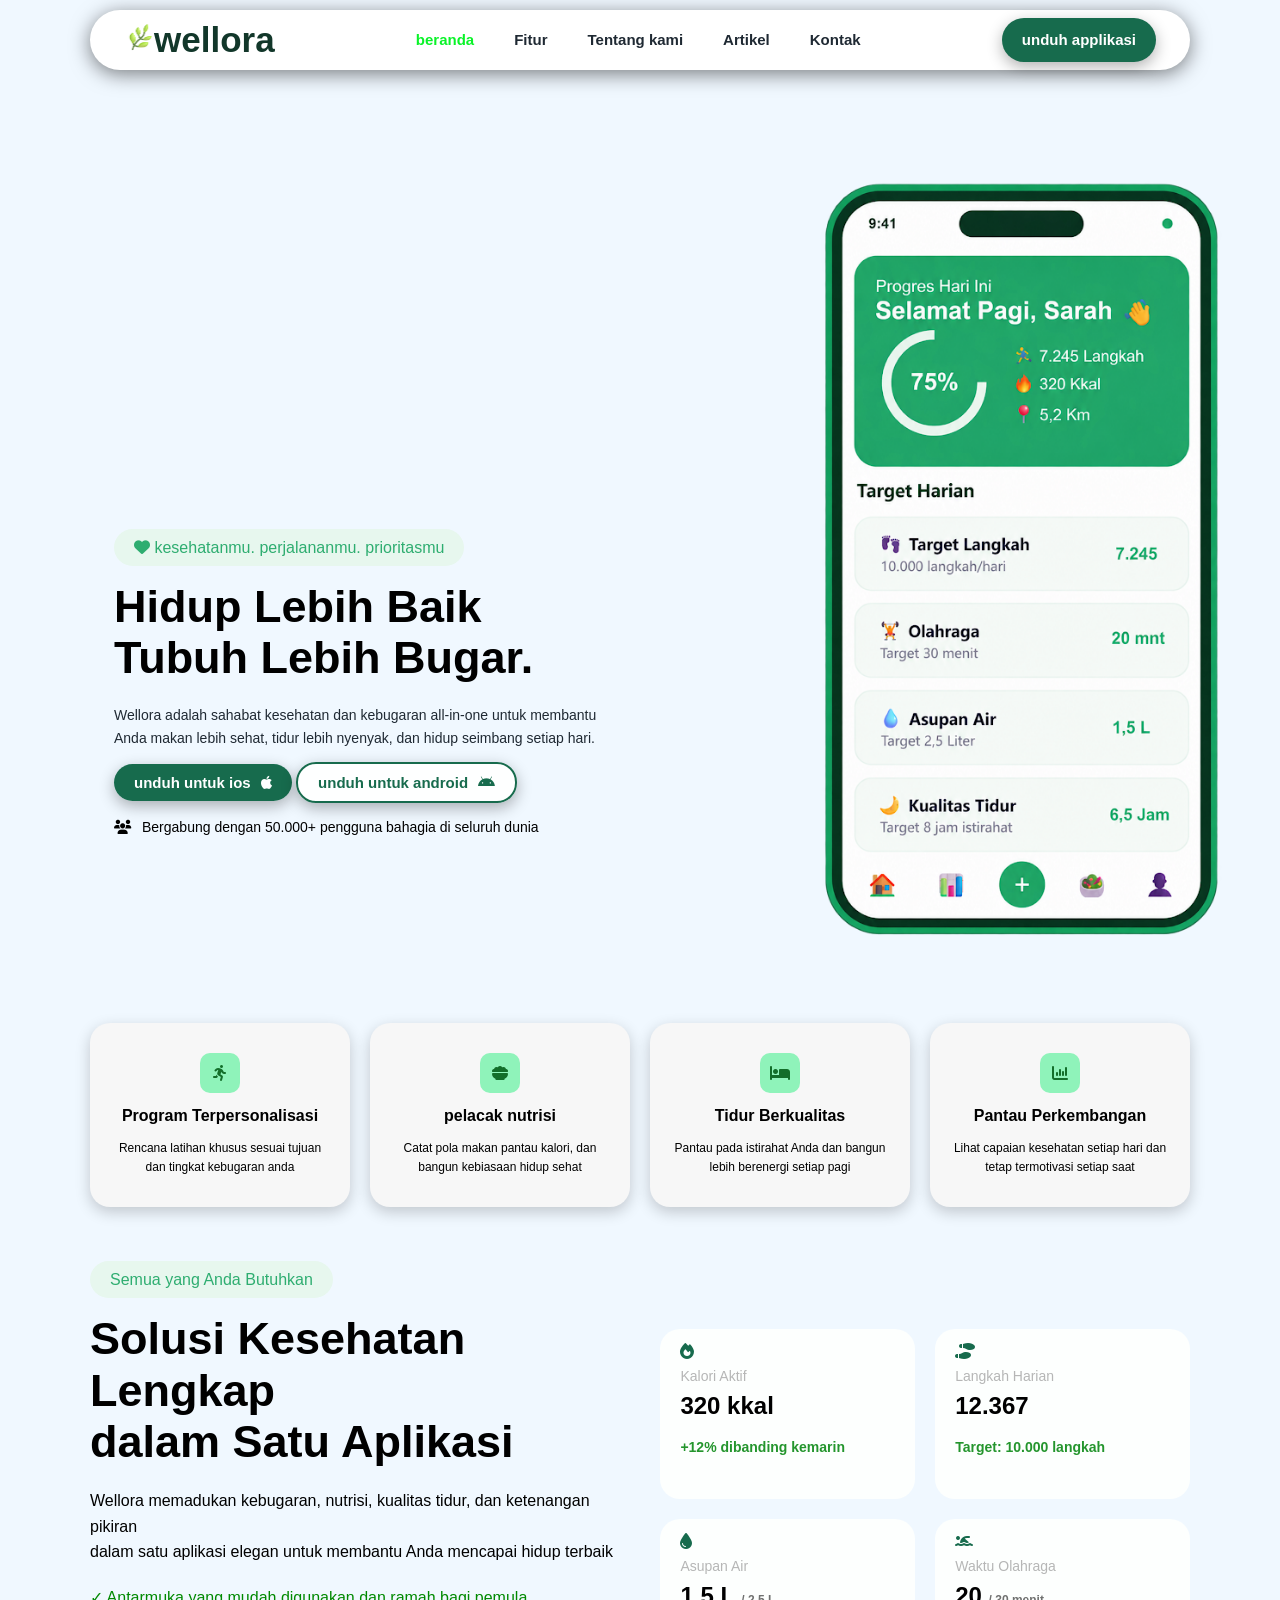
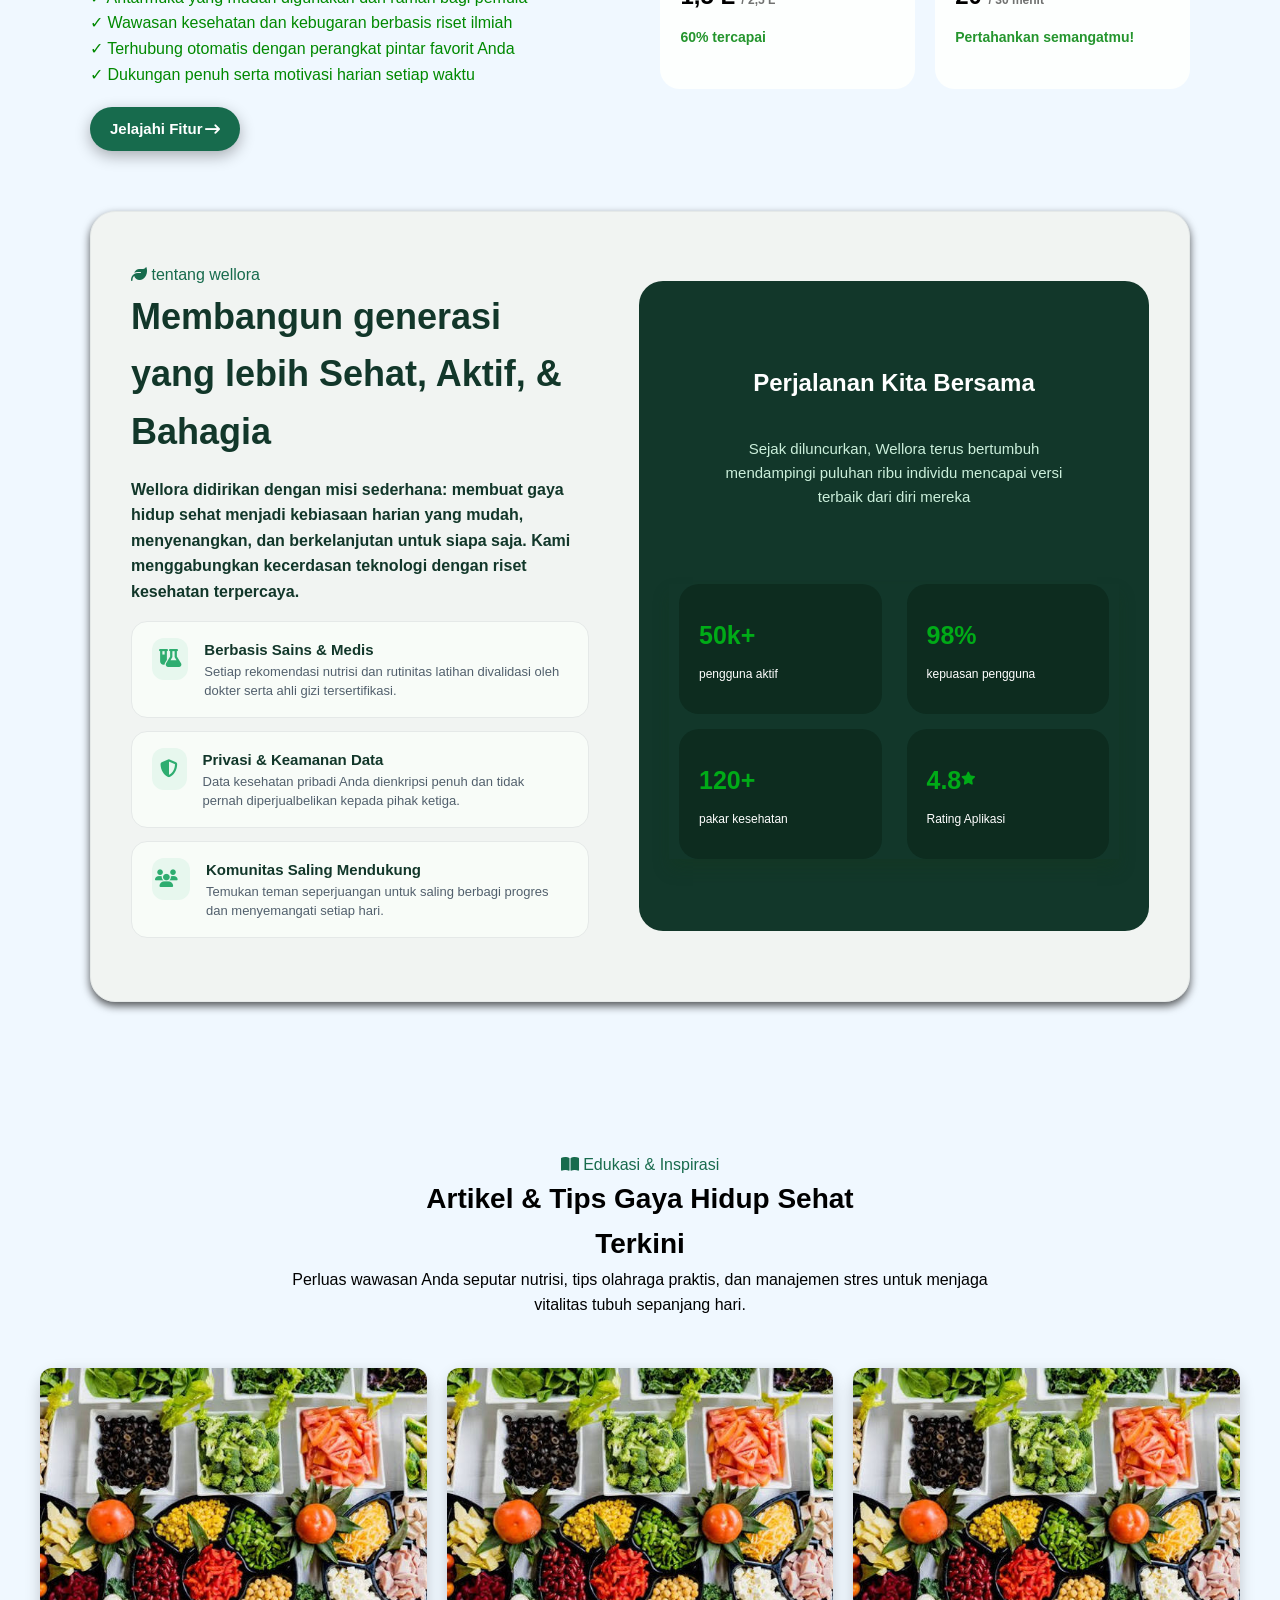
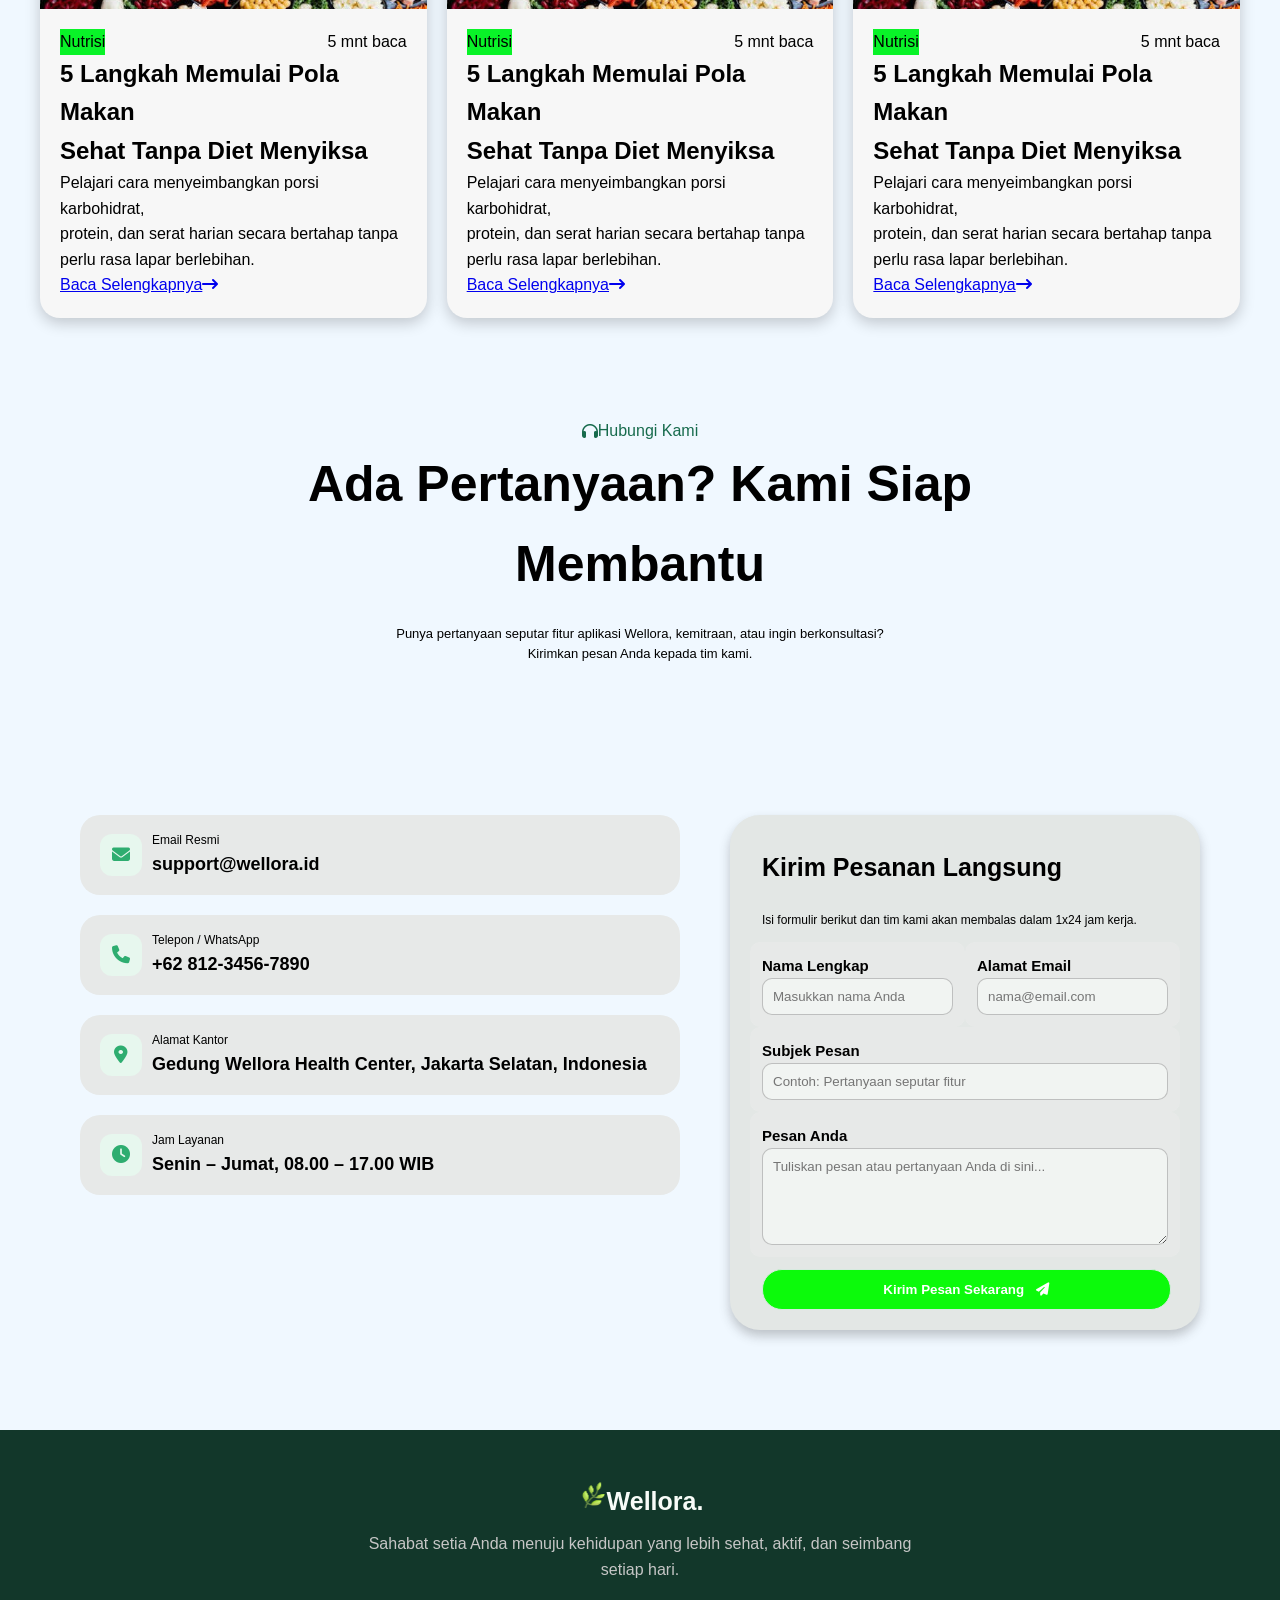
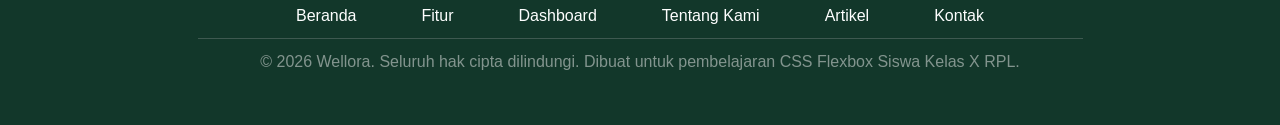
==== index.html @ aa58caae "add" ====
<!DOCTYPE html>
<html lang="en">
<head>
    <meta charset="UTF-8">
    <meta name="viewport" content="width=device-width, initial-scale=1.0">
    <title>wellora</title>
    <link rel="stylesheet" href="style.css">
  <!-- Font Awesome Icon Library -->
    <link rel="stylesheet" href="https://cdnjs.cloudflare.com/ajax/libs/font-awesome/6.7.2/css/all.min.css" />
    <link rel="icon" href="asset/logo wellora.png" type="image">
</head>
<body>
    <div class="align">
    <header>
    <!-- logo -->
<a href="#" class="nav-logo">
<span class="nav-logo-icon">
<img src="asset/logo wellora.png" alt="icon wellora" width="30" height="30">
</span>
wellora
</a> 

    <!-- menu -->
<nav class="nav-menu">
<a href="#hero" class="nav-item active"> beranda </a>
<a href="#middle" class="nav-item"> Fitur </a>
<a href="#tentang" class="nav-item"> Tentang kami </a>
<a href="#edu" class="nav-item"> Artikel </a>
<a href="#..." class="nav-item"> Kontak </a>
</nav>
<!-- tombol -->
<div class="nav-button">
    <a href="testpage.html" class="button-unduh"> unduh applikasi </a>
</div>
    </header>
 
    <!-- hero -->
<section class="hero" id="hero">
    <div class="hero-content">
        <span class="badge-hero">
       <i class="fa-solid fa-heart"></i>
kesehatanmu. perjalananmu. prioritasmu
       </span>

       <h1 class="text">
        Hidup Lebih Baik<br> Tubuh Lebih Bugar.
       </h1>

       <p class="hero-description">
           Wellora adalah sahabat kesehatan dan kebugaran all-in-one untuk membantu<br> Anda makan lebih sehat, tidur
lebih nyenyak, dan hidup seimbang setiap hari.
</p>

<div class="button-hero">
<a href="#" class="ios"> unduh untuk ios<i class="fa-brands fa-apple"></i></a>
<a href="#" class="android"> unduh untuk android<i class="fa-brands fa-android"></i></a>
    </div>
    <div class="tagline">
        <i class="fa-solid fa-users"></i>Bergabung dengan 50.000+ pengguna bahagia di seluruh dunia 
    </div>
    </div>
    <div class="hero-image">
        <img src="asset/mobile.png" alt="Hero Image" class="gambar">
    </div>
</section>
<div class="container">
     
    <div class="item">
        <span class="running"><i class="fa-solid fa-person-running"></i></span>
        <h3 class="bisa">Program Terpersonalisasi</h3>
        <p class="ahh">Rencana latihan khusus sesuai tujuan dan tingkat kebugaran anda</p>
    </div>
        <div class="item">
        <span class="running"><i class="fa-solid fa-bowl-food"></i></span>
        <h3 class="bisa">pelacak nutrisi</h3>
        <p class="ahh">Catat pola makan pantau kalori, dan bangun kebiasaan hidup sehat</p>
    </div>

        <div class="item">
        <span class="running"><i class="fa-solid fa-bed     "></i></span>
        <h3 class="bisa">Tidur Berkualitas</h3>
        <p class="ahh">Pantau pada istirahat Anda dan bangun lebih berenergi setiap pagi</p>
    </div>

        <div class="item">
        <span class="running"><i class="fa-solid fa-chart-column"></i></span>
        <h3 class="bisa">Pantau Perkembangan</h3>
        <p class="ahh">Lihat capaian kesehatan setiap hari dan tetap termotivasi setiap saat</p>
    </div>

</div>
<section class="middle" id="middle">
<div class="part">
    <span class="badge-new">
        Semua yang Anda Butuhkan
    </span>
    <h1 class="te">Solusi Kesehatan Lengkap<br> dalam Satu Aplikasi</h1>
    <p class="ye">Wellora memadukan kebugaran, nutrisi, kualitas tidur, dan ketenangan pikiran<br> dalam satu aplikasi elegan untuk membantu Anda mencapai hidup terbaik</p>
    <p class="fe">✓ Antarmuka yang mudah digunakan dan ramah bagi pemula<br>

✓ Wawasan kesehatan dan kebugaran berbasis riset ilmiah<br>

✓ Terhubung otomatis dengan perangkat pintar favorit Anda<br>

✓ Dukungan penuh serta motivasi harian setiap waktu<br></p>
<div class="button">
       <a href="#" class="button-features"> Jelajahi Fitur <i class="fa-solid fa-arrow-right-long"></i></a>
    </div>
</div>
<div class="dih">
<div class="uno">
    <div class="siento">
<span class="v"><i class="fa-solid fa-fire"></i></span>
<p class="value-text">Kalori Aktif</p>
<h2 class="value-text2">320 kkal</h2>
<p class="value-text3">+12% dibanding kemarin</p>
    </div>

 <div class="siento">
<span class="v"><i class="fa-solid fa-shoe-prints"></i></span>
<p class="value-text">Langkah Harian</p>
<h2 class="value-text2">12.367</h2>
<p class="value-text3">Target: 10.000 langkah</p>
    </div>
    
     <div class="siento">
<span class="v"><i class="fa-solid fa-droplet"></i></span>
<p class="value-text">Asupan Air</p>
<h2 class="value-text2">1,5 L <span class="small">/ 2,5 L</span></h2>
<p class="value-text3">60% tercapai</p>
    </div>

     <div class="siento">
<span class="v"><i class="fa-solid fa-swimmer"></i></span>
<p class="value-text">Waktu Olahraga</p>
<h2 class="value-text2">20 <span class="small"> / 30 menit</span></h2>
<p class="value-text3">Pertahankan semangatmu!</p>
    </div>

</div>


    </div>
</section>


    <section class="tentang" id="tentang">
        <div class="about-kiri">
            <span class="about-badge">
<i class="fa-solid fa-leaf"></i>
        tentang wellora
        
        <h2 class="about-title">Membangun generasi yang lebih Sehat, Aktif, & Bahagia</h2>
        <p class="about-desc">Wellora didirikan dengan misi sederhana: membuat gaya hidup sehat menjadi kebiasaan harian yang mudah, menyenangkan, dan berkelanjutan untuk siapa saja. Kami menggabungkan kecerdasan teknologi dengan riset kesehatan terpercaya. 
</p>
<div class="about-values">
    <div class="value-item">
     <div class="value-icon">  <i class="fa-solid fa-flask-vial"></i>
     </div> <div class="value-text">
      <div class="value-title"> Berbasis Sains & Medis</div>
<div class="value-desc">Setiap rekomendasi nutrisi dan rutinitas latihan divalidasi oleh dokter serta ahli gizi tersertifikasi.
</div>
     </div>
     </div>
    <div class="value-item">
     <div class="value-icon">  <i class="fa-solid fa-shield-halved"></i>
     </div> <div class="value-text">
       <div class="value-title"> Privasi & Keamanan Data</div>
<div class="value-desc">Data kesehatan pribadi Anda dienkripsi penuh dan tidak pernah diperjualbelikan kepada pihak ketiga.
</div>
     </div>
</div>
    
    <div class="value-item">
     <div class="value-icon">  <i class="fa-solid fa-users"></i>
     </div> <div class="value-text">
          <div class="value-title">Komunitas Saling Mendukung</div>
<div class="value-desc">Temukan teman seperjuangan untuk saling berbagi progres dan menyemangati setiap hari.
</div>
     </div>
    </div>
    
 </div>
        </div>
        <div class="about-kanan">
            <div class="box-about-kanan">
                <h2 class="tittle-about-kanan">Perjalanan Kita Bersama</h2>
                <p class="text-about-kanan">Sejak diluncurkan, Wellora terus bertumbuh<br> mendampingi puluhan ribu individu mencapai versi<br> terbaik dari diri mereka

                </p>
                 <div class="about-box">
 <div class="card-item">
   <div class="la">50k+</div>
   <div class="text-card">pengguna aktif</div>
</div>
<div class="card-item">
   <div class="la"> 98%</div>
    <div class="text-card">kepuasan pengguna</div>
</div>
<div class="card-item">
   <div class="la"> 120+</div>
   <div class="text-card"> pakar kesehatan</div>
</div>
<div class="card-item">
  <div class="la"> 4.8<p class="wa"><i class="fa-solid fa-star"></i></p></div>
   <div class="text-card"> Rating Aplikasi</div>
</div>
    </div>
            </div>
    

        </div>                                              
    </section>
    <section class="edukasi" id="edu">
        <div class="edu-text">
            <span class="badge-tentang">
              <i class="fa-solid fa-book-open"></i>
                Edukasi & Inspirasi
            </span>
            <h2 class="ten-head">Artikel & Tips Gaya Hidup Sehat<br> Terkini</h2>
            <p class="ten-para">Perluas wawasan Anda seputar nutrisi, tips olahraga praktis, dan manajemen stres untuk menjaga <br>vitalitas tubuh sepanjang hari.</p>
        </div>
<div class="all-draf">

        <div class="edu-draf">
        <img src="asset/salad.png" class="salad">
        <div class="all-praf">
        <div class="praf-ab">
        <div class="praf-a">Nutrisi</div>
        <div class="praf-b">5 mnt baca</div>
        </div>
        <h2 class="loh">5 Langkah Memulai Pola Makan<br> Sehat Tanpa Diet Menyiksa</h2>
        <p class="loj">Pelajari cara menyeimbangkan porsi karbohidrat,<br> protein, dan serat harian secara bertahap tanpa<br> perlu rasa lapar berlebihan.</p>
        <a href="#">Baca Selengkapnya<i class="fa-solid fa-arrow-right-long"></i></a>
        </div>
        </div>

        <div class="edu-draf">
        <img src="asset/salad.png" class="salad">
        <div class="all-praf">
        <div class="praf-ab">
        <div class="praf-a">Nutrisi</div>
        <div class="praf-b">5 mnt baca</div>
        </div>
        <h2 class="loh">5 Langkah Memulai Pola Makan<br> Sehat Tanpa Diet Menyiksa</h2>
        <p class="loj">Pelajari cara menyeimbangkan porsi karbohidrat,<br> protein, dan serat harian secara bertahap tanpa<br> perlu rasa lapar berlebihan.</p>
        <a href="#">Baca Selengkapnya<i class="fa-solid fa-arrow-right-long"></i></a>
        </div>
        </div>

        <div class="edu-draf">
        <img src="asset/salad.png" class="salad">
        <div class="all-praf">
        <div class="praf-ab">
        <div class="praf-a">Nutrisi</div>
        <div class="praf-b">5 mnt baca</div>
        </div>
        <h2 class="loh">5 Langkah Memulai Pola Makan<br> Sehat Tanpa Diet Menyiksa</h2>
        <p class="loj">Pelajari cara menyeimbangkan porsi karbohidrat,<br> protein, dan serat harian secara bertahap tanpa<br> perlu rasa lapar berlebihan.</p>
        <a href="#">Baca Selengkapnya<i class="fa-solid fa-arrow-right-long"></i></a>
        </div>
        </div>
</div>



</div>
    </section>
    <section class="hubungi" id="...">
     <div class="pa">  <div class="qa"><span class="badge-edu">
<i class="fa-solid fa-headphones"></i>Hubungi Kami
        </span>
        <h1 class="h-edu">Ada Pertanyaan? Kami Siap<br> Membantu</h1>
        <p class="desc-edu">Punya pertanyaan seputar fitur aplikasi Wellora, kemitraan, atau ingin berkonsultasi?<br> Kirimkan pesan Anda kepada tim kami.</p></div>
       <div class="all">   <div class="edu-kiri">
        <div class="edu-flexs">
            <span class="edu-log"><i class="fa-solid fa-envelope"></i></span>
           <div class="pal"> <p class="edu-pa">Email Resmi</p>
            <div class="edu-info">support@wellora.id</div></div></div>

          <div class="edu-flexs">
            <span class="edu-log"><i class="fa-solid fa-phone"></i></span>
           <div class="pal"> <p class="edu-pa">Telepon / WhatsApp</p>
            <div class="edu-info">+62 812-3456-7890</div></div></div>

            <div class="edu-flexs">
            <span class="edu-log"><i class="fa-solid fa-location-dot"></i></i></span>
           <div class="pal"> <p class="edu-pa">Alamat Kantor</p>
            <div class="edu-info">Gedung Wellora Health Center, Jakarta Selatan, Indonesia</div></div></div>

            <div class="edu-flexs">
            <span class="edu-log"><i class="fa-etch fa-solid fa-clock"></i></span>
           <div class="pal"> <p class="edu-pa">Jam Layanan</p>
            <div class="edu-info">Senin – Jumat, 08.00 – 17.00 WIB</div></div></div>


    
        </div>
        <div class="edu-kanan">
            <div class="pesanan">
                <form class="form" action="#" method="post">
                    <h2 class="form-head">Kirim Pesanan Langsung</h2>
                    <p class="form-title">Isi formulir berikut dan tim kami akan membalas dalam 1x24 jam kerja.</p>
                    <div class="isi">
                         <div class="field">
                        <label for="nama">Nama Lengkap</label>
                        <input type="text" id="nama" name="nama" placeholder="Masukkan nama Anda" required>
                        </div>
                           <div class="field">
                         <label for="email">Alamat Email</label>
                        <input type="email" id="email" name="email" placeholder="nama@email.com" required>
                        </div>
                        </div>

                        <div class="field">
                        <label for="subjek">Subjek Pesan</label>
                        <input type="text" id="subjek" name="subjek" placeholder="Contoh: Pertanyaan seputar fitur" required>
                        </div>

                       <div class="field">
                        <label for="pesan">Pesan Anda</label>
                        <textarea id="pesan" name="pesan" rows="5" placeholder="Tuliskan pesan atau pertanyaan Anda di sini..." required></textarea>
                    </div>
                    <button class="nak">Kirim Pesan Sekarang<i class="fa-sharp fa-solid fa-paper-plane"></i></button>
                        </div>
                </form>
        </div>
        </div></div>
    </section>
    <section class="footer" id="foot">
         <div class="lol2"> <img src="asset/logo wellora.png" alt="icon wellora" width="30" height="30">Wellora.<img></div>
          <p class="fo">Sahabat setia Anda menuju kehidupan yang lebih sehat, aktif, dan seimbang<br> setiap hari.</p>
          <nav></nav><div class="p"><a href="#" class="foo">Beranda</a>
          <a href="#" class="foo">Fitur</a>
          <a href="#" class="foo">Dashboard</a>
          <a href="#" class="foo">Tentang Kami</a>
          <a href="#" class="foo">Artikel</a>
          <a href="#" class="foo">Kontak</a></div>
          </nav>
          

         <hr> 
          <p class="copyright">&copy; 2026 Wellora. Seluruh hak cipta dilindungi. Dibuat untuk pembelajaran CSS Flexbox Siswa Kelas X RPL.</p>
    </section>
    <button class="button-to-top" id="assd" onclick="keatashal()"><i class="fa-sharp fa-solid fa-up-long"></i></button>
    
</div>
</div>
<script>
window.addEventListener('scroll', function() {
     const btntop = document.getElementById('assd');
if (window.scrollY > 300) {
    btntop.style.display = 'flex';
} else{
    btntop.style.display = 'none';
}
});

function keatashal(){
    window.scrollTo({
        top: 0

    })
}


   </script>
</body>
</html>
</body>
</html>
---- style.css ----
/*reset all*/
*{
    margin: 0;
    padding: 0;
    box-sizing: border-box;
}
body{
     font-family: 'segoe UI', Tahoma, Geneva, Verdana, sans-serif;
     background-color:aliceblue;
     
     line-height: 1.6;
     
}

/*header dan navbar*/
header{
    width: 87%;
    max-width: 1100px;
    background-color: white;
    border-radius: 40px;
    box-shadow:  0 4px 20px rgba(0, 0, 0, 0.5);
    margin: 10px auto 30px auto;
    padding: 20px 34px;
    height: 60px;

    display: flex;
    justify-content: space-between;
    align-items: center;
}
.nav-logo{
    font-size: 35px;
    font-weight: 825;
    color: #12372A;
    text-decoration: none;

display: flex;
    align-items: center;
}
.nav-menu{
    font-size: 25;
    font-weight: 825;
    color: #12372A;
    text-decoration: none;
    display: flex;
    align-items: center;
    gap: 40px;



}
.nav-item{
    font-size: 15px;
    font-weight: 825;
    color: #1F2933;
    text-decoration: none;

    display: flex;
    align-items: center;
}
.nav-item:hover, .nav-item.active{
    color: #09f328;
    transition-delay: 0.2s;
}

.button-unduh{
   background-color: #176B4D;
   padding: 10px 20px;
   border-radius: 400px;
   box-shadow: 0px 5px 15px rgba(0, 0, 0, 0.3);

    color: hsl(180, 100%, 100%);
    font-size: 15px;
    font-weight: 600;
    text-decoration: none;

    display: flex;
    align-items: center;
}
.button-unduh:hover{
    background-color: #1F2933;
    transform: translateY(-2px);
    transition-delay: 0.2s;
}
.hero{
    width: 90%;
    max-width: 1200px;
    margin: 0 auto;
    padding: 50px;
gap: 50px;
    display: flex;
    align-items: center;
    
}
.tentang{
 width: 90%;
    max-width: 1100px;
    margin: 0 auto;
    padding: 50px;
gap: 50px;
    display: flex;
    align-items: center;
    
}

.hero-content{
padding-top: 250px;

}

.gambar{
    width:90%;
    max-width:500px;
    height: auto;
   margin-left: 30%;
}
.badge-hero{
    background-color: #e7f7ee;
margin-top: 10;
   padding: 10px 20px;
border-radius: 25px;
width: fit-content;
    color: #2ead70;
  
}

.text{
    font-size: 45px;
    line-height: 1.15;
    font-weight: 800;
    margin: 20px 0;
}
.hero-description{
    font-size: 14px;
    color: #1F2933;
    margin-bottom: 20px;
    line-height: 1.65;
}
.button-hero{
    text-decoration: none;

}
.ios{
    background-color: #176B4D;
   padding: 10px 20px;
   border-radius: 400px;
   box-shadow: 0px 5px 15px rgba(0, 0, 0, 0.3);
   

    color: #feffff;
    font-size: 15px;
    font-weight: 600;
    text-decoration: none;

  
}

.ios:hover{
    background-color: #1F2933;
    transform: translateY(-2px);
    transition-delay: 0.2s;
}
.fa-android, .fa-apple{
    margin-left: 10px;
}
.fa-users{
    margin-right: 10px;
}
.android{
    border-color: #176B4D;
    border-width: 2px;
    border-style: solid;
    background-color: #feffff;
   padding: 10px 20px;
   border-radius: 20px;
   box-shadow: 0px 5px 15px rgba(0, 0, 0, 0.3);

    color: #176B4D;
    font-size: 15px;
    font-weight: 600;
    text-decoration: none;

    
}

.android:hover{
    background-color: #1F2933;
    transform: translateY(-2px);
    transition-delay: 0.2s;
}
.tagline{
    margin-top: 20px;
    font-size: 14px;
}
.running{
    background-color: #8ff3ba;
    color: #136e2a;
    width: 40px;
    height: 40px;
    display: flex;
    border-radius: 10px;
    justify-content: center;
    align-items: center;
    margin-top: 20px;
}
.bisa{
    font-size: 16px;
    font-weight: 600;
    margin-top: 10px;
    margin-bottom: 10px;
  
}
.ahh{
    font-size: 12px;
    font-weight: 400;
    
    margin-bottom: 20px;
}

.container {
 width: 87%;
max-width: 1100px;
margin: 0 auto;
display: flex;
justify-content: space-between;

gap: 20px;
}

.item{
    width: 100%;
    height: 100%;
    padding:10px 20px;
     border-radius: 20px;
    background-color: #f7f7f7;
    box-shadow: 0px 5px 15px rgba(0, 0, 0, 0.2);
display: flex;
flex-direction: column;
justify-content: center;
align-items: center;
flex-wrap: wrap;
text-align: center;
  
}
.item:hover{
    transform: translateY(-2px);
    transition-delay: 0.2s;
    box-shadow: 0px 5px 15px rgba(0, 0, 0, 0.9);
    background-color: #dcdedd;
}
.part{
    margin-top: 200px;
}
.badge-new{
    background-color: #e7f7ee;
margin-top: 10px;
   padding: 10px 20px;
border-radius: 25px;
width: fit-content;
    color: #2ead70;
  
}
.middle{
    width: 90%;
    max-width: 1100px;
    margin: 60px auto;
    display: flex;
    flex-direction: row;
    gap: 40px;
    align-items: center;
}
.part,
.dih{
    flex: 1;
    min-width: 0;
    
}
.part{
    margin-top: 0;
}
.te{
    font-size: 45px;
    line-height: 1.15;
    font-weight: 800;
    margin: 20px 0;
    
}
.ye{
    margin-top: 10px;
    margin-bottom: 20px;
    
}
.fe{
    color: rgb(0, 137, 0);
    margin-top: 10px;
    margin-bottom: 20px;
}
.button-features{
    background-color: #176B4D;
   padding: 10px 20px;
    border-width: 2px;
   border-radius: 400px;
   max-width: 150px;
   box-shadow: 0px 5px 15px rgba(0, 0, 0, 0.3);

    color: hsl(180, 100%, 100%);
    font-size: 15px;
    font-weight: 600;
    text-decoration: none;

    display: flex;
    align-items: center;
    justify-content: space-between;
  
}
.button-features:hover{
    background-color: #1F2933;
    transform: translateY(-2px);
    transition-delay: 0.2s;
}
.uno{
    width: auto;
    display: flex;
    flex-wrap: wrap;
  justify-content: space-evenly;
  gap: 20px;
}
.siento:hover{
       transform: translateY(-4px);
       box-shadow: 0 10px 20px rgba(0, 0, 0, 0.123);
    transition-delay: 0.3s;
}
.siento{
    width: 48%;
    min-height: 170px;
    padding:10px 20px;
     border-radius: 20px;
    background-color: #fdfffe;
   
   
       
}
span{
    color: #176B4D;
}
.value-text{
    color: #979797b3;
    font-size: 14px;
}
.value-text3{  
    color: #24952d;
    font-size: 14px;
    margin-top: 10px;
    font-weight: 600;
}
.small{
    color: #707170;
    font-size: 12px;
}
.tentang{
    width: 87%;
    background-color: #f1f4f2;
    padding:  50px 40px;
    border-radius: 25px;
    box-shadow: 0 4px 8px rgba(0, 0, 0, 0.66);
    border: 1px solid #e5e9e8;
}

.about-title{
    font-size: 36px;
    color: #12372A;
    font-weight: 800;
    line-height: 1.,25;
    margin-bottom: 16px;
}
.about-desc{
    font-size:16px ;
    color: #12372A;
    font-weight: 600;
    line-height: 1,6;
    margin-bottom: 16px;
}
.value-item{

    display: flex;
background-color: #F8FCF8;
padding: 16px 20px;
gap: 16px;
border-radius: 16px;
border : 1px solid #e5e9e8;
margin-bottom: 13px;
}
.value-icon{
    border-radius: 12px;
    font-size: 18px;
    background-color: #e7f7ee;
color: #2ead70;

    width: 55px;
    height: 42px;
    display: flex;
    justify-content: center;
    align-items: center;
}
.value-title{
    font-weight: 700;
    font-size: 15px;
    color: #12372A
}
.value-desc{
    color: #52606d;
    font-size: 13px;
    line-height: 1.5;
}


.box-about-kanan{
    background-color: #12372A;
    color:white;
    height: 650px;
    padding: 30px;
    border-radius: 24px;
    box-shadow: 0 12px 15px rgba(18, 55, 42, 0,15);
    display: flex;
    justify-content: center;
    align-items: center;
    flex-direction: column;
}
.tittle-about-kanan{
     padding:10px 20px;
    margin-bottom: 15px;
    font-weight: 800;
    color: white;
}
.text-about-kanan{
     padding:10px 20px;
    margin-bottom: 15px;
    font-weight: 350;
    font-size: 15px;
    color: #CBEFDB;
    text-align: center;
}
.about-box{
    margin-top: 50px;
 width: 450px;
    display: flex;
    flex-wrap: wrap;
  justify-content: space-evenly;
  gap: 15px;
  box-shadow: 0 10px 15px rgba(20,55,25,0.3);
}
.card-item{
     width: 45%;
    min-height: 130px;
    padding:10px 20px;
     border-radius: 20px;
    background-color: #08241686;

       display: flex;
       flex-direction: column;
    align-items: flex-start;
    justify-content: center;
  
}
.la{
    color: #00ab17;
    margin-bottom: 10px;
    font-size: 25px;
    font-weight: 650;
    display: flex;
    flex-direction: row;
    align-items: center;
}
.wa{
    font-size: 13px;
}
.text-card{
    font-size: 12px;
    font-weight: 450;

}
.hubungi{
    margin-top: 100px;
   
}
.pa{
  
 display: flex;
align-items: center; 
justify-content: center;
flex-direction: column;
}

.badge-edu{
    

    text-align: center;
    display: flex;
    align-items: center;
    justify-content: center;
}
.h-edu{
    font-size: 50px;
    text-align: center;
    font-weight: 700;
    margin-bottom: 20px;
}
.desc-edu{
    text-align: center;
    font-size: 13px;
    font-weight: 400;
    margin-bottom: 150px;
}
.all{
    display: flex;
    flex-direction: row;
    align-items: flex-start;
    justify-content: space-between;
}
.edu-kiri{
 display: flex;
align-items: flex-start;
    flex-direction: column;
  
  gap: 20px;
 
}
    .edu-flexs{
        width: 600px;
        min-height: 80px;
        background-color: #e7e9e8;
        padding: 10px 20px;
    border-radius: 20px;

    display: flex;
    align-items: center;
    justify-content: flex-start;
    }
        .edu-log{
            border-radius: 12px;
            font-size: 18px;
            background-color: #e7f7ee;
        color: #2ead70;

            width: 42px;
            height: 42px;
            display: flex;
            justify-content: center;
            align-items: center;
        }
            .pal{
            display: flex;
            flex-direction: column;
            margin-left: 10px;
            }
                .edu-pa{
                    font-size: 12px;
                    font-weight: 350;
                    
                }
                .edu-info{
                   font-size: 18px;
                  font-weight: 700;
                }
 .pesanan{
    background-color: #e3e7e5;
    border-radius: 30px;
    margin-left: 50px;
    box-shadow: 0 6px 11px #3b3b3b48;
    min-width: 450px;
width: auto;
height: auto;
 }       
 .footer{
    padding: 50px;
    width: 100%;
    height: auto;
    background-color: #12372A;
    color: #F8FCF8;  

    display: flex;
    flex-direction: column;
    align-items: center;
    justify-content: center;
 }        
 .foot{
font-weight: 300;
color: #feffff;
 }
 .lol2{
    font-size: 25px;
    font-weight: 800;
    margin-bottom: 10px;
 }
 .fo{
      font-size: 16px;
    font-weight: 400;
    margin-bottom: 10px;
    text-align: center;
    color: rgb(198, 198, 198);
 }
.foo{
text-decoration: none;
color: #feffff;
margin: 10px;
}
hr{
    width: 75%;
   border: none;
   height: 1px;
   background-color: rgba(194, 194, 194, 0.247);
}
.p{
  
    width: 60%;
    display: flex;
    justify-content: space-between;
    align-items: center;
}
.copyright{
    margin-top: 10px;
    color: rgba(235, 235, 235, 0.518);
}

.form{
    padding: 20px;
    
}
.form-head{
    font-size: 25px;

    padding: 12px;
}
.form-title{
    font-size: 12px;
    font-weight: 400;
    padding: 12px;
}
label{
    font-size: 15px;
    font-weight: 700;
}

.isi{
    display: flex;
}
.edu-kanan{
    margin-bottom: 100px;
    
}
.field{
    padding: 12px;
    border-radius: 10px;
    background-color: rgba(235, 235, 235, 0.518);
    max-width:650px;
    width: auto;
    
    display: flex;
    flex: 1;
    flex-direction: column;
}


input, textarea{
    
    padding: 10px;
    background: #f1f4f2;
    border-radius:10px;
    border:1px solid #d6eadf;
    font-family:inherit;

    outline: none;
    border-color: #a7a7a7ad;
}
.nak{
   margin-left: 12px;
 margin-top: 12px;
    padding: 12px;
    background-color: rgb(12, 250, 11);
    text-decoration: none;
    color: white;
    font-weight: 600;
border-radius:20px;
border:1px solid #d6eadf;
width: 95%;
height: auto;

display: flex;
gap: 12px;
align-items: center;
justify-content: center;
}
.nak:hover{
    transform: translateY(-2px);
       box-shadow: 0 10px 20px rgba(0, 0, 0, 0.468);
    transition-delay: 0.2s;
background-color: rgb(3, 220, 11);
border-color: rgb(3, 220, 11);
}
.edu-text{
    margin-top: 150px;
    margin-bottom: 50px;
    text-align: center;
    display: flex;
    align-items: center;
    justify-content: center;
    flex-direction: column;
}
.ten-head{
    font-size: 28px;
    font-weight: 725;
}

html{
    scroll-behavior: smooth;
}
/*memberijarak*/
section{
    scroll-margin-top: 120px ;
}
.all-draf{
    
     width: 100%;
max-width: 1200px;
margin: 0 auto;
display: flex;
justify-content: space-evenly;

gap: 20px;
}

.edu-draf{
      width: 100%;
    height: 550px;
    
     border-radius: 20px;
    background-color: #f7f7f7;
    box-shadow: 0px 5px 15px rgba(0, 0, 0, 0.2);
display: flex;
flex-direction: column;

  
  
    
    
}
.all-praf{
    padding: 20px;
}
.salad {
   
    width: 100%;
    height: 250px;
    overflow: hidden;
     border-radius: 12px 12px 0 0;

     object-fit: cover;
    
}
.praf-a{
background-color: #09f328;
}
.praf-b{

}
.praf-ab{
    display: flex;
    flex-direction: row;
    justify-content: space-between;
}
.button-to-top{
 position: fixed;
 bottom: 30px;
 right: 30px;
 width: 48px;
 height: 48px;
 background-color: #09f328;
 color: #ffffff;
 border: none;
 border-radius: 50%;
 align-items: center;
 justify-content: center;
 font-size: 18px;
 cursor: pointer;
 box-shadow: 0 6px 18px (46, 173, 112, 0,4);
 z-index: 999;
 transition: all 0,2s ease;
 display: none;
}
.button-to-top:hover{
        background-color: #12372A;
        transform: translateY(-4px);
        box-shadow: 0 8px 16px #1F2933;
}
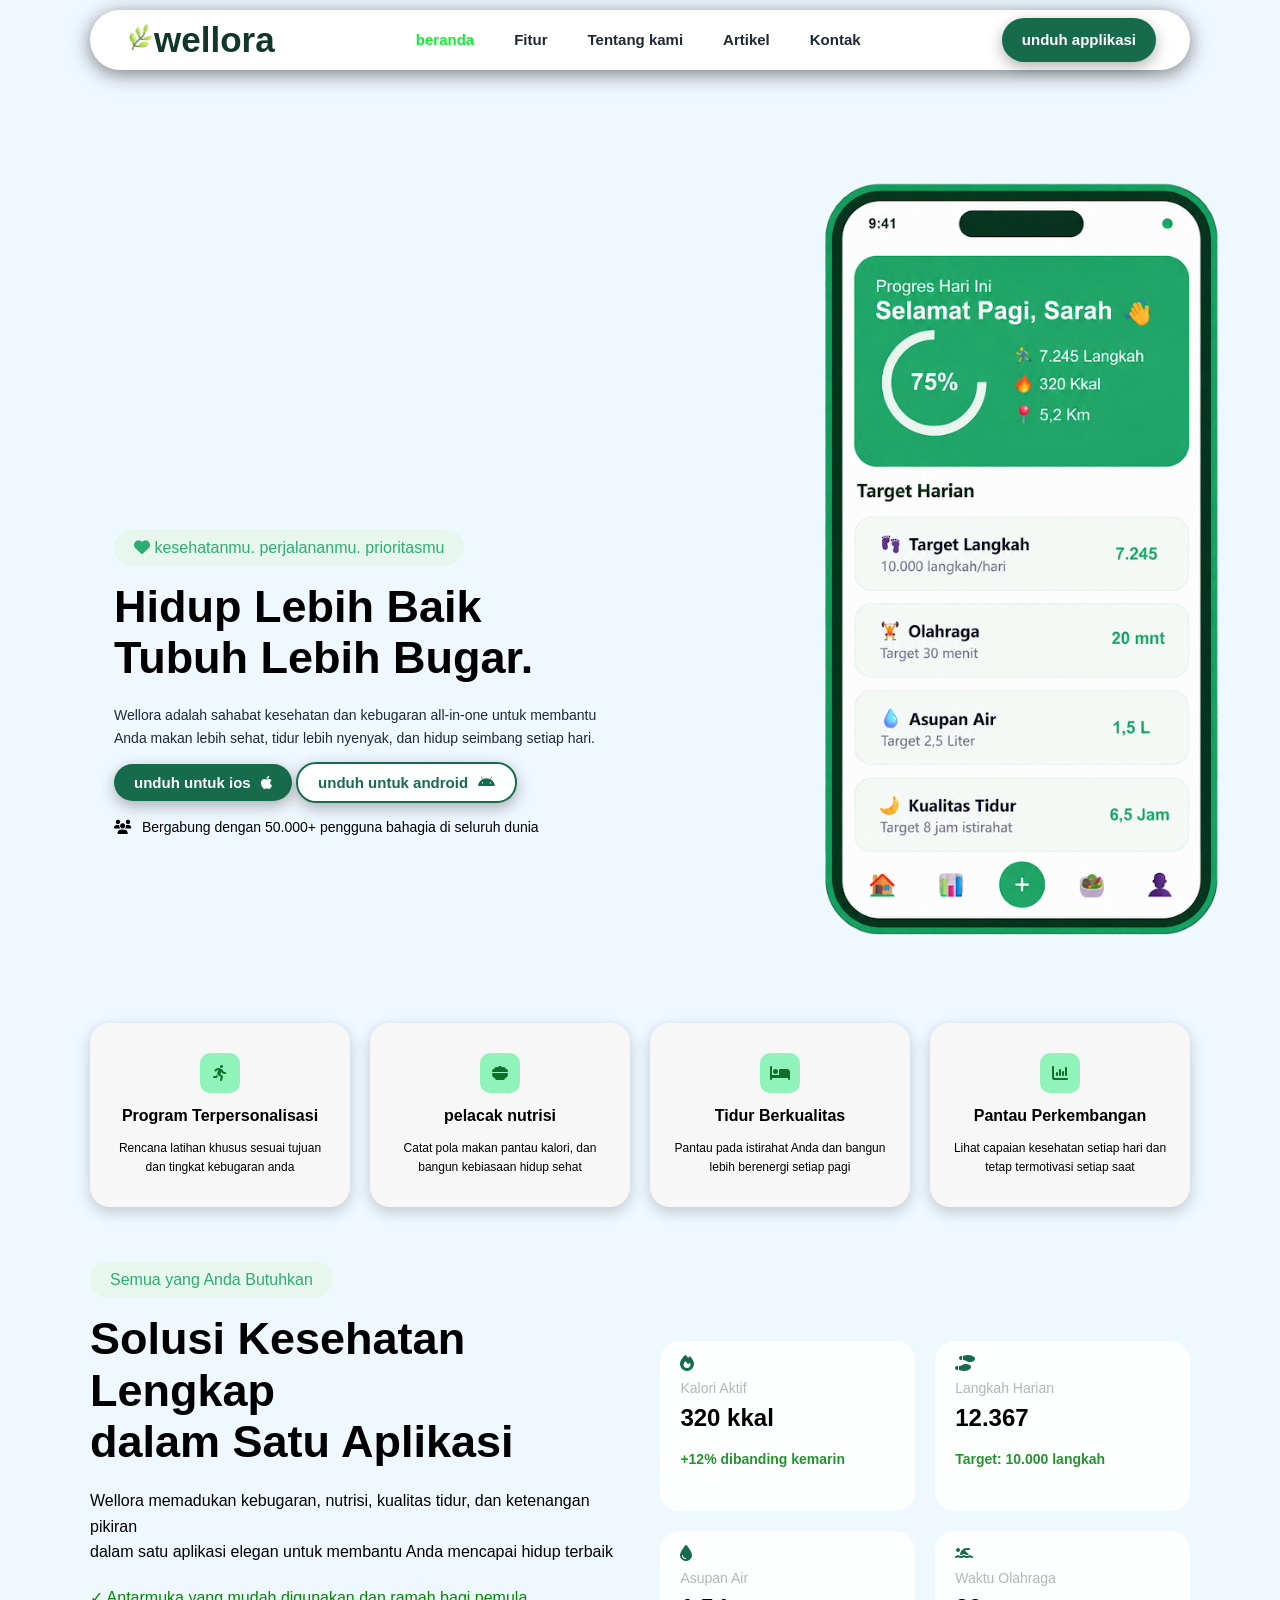
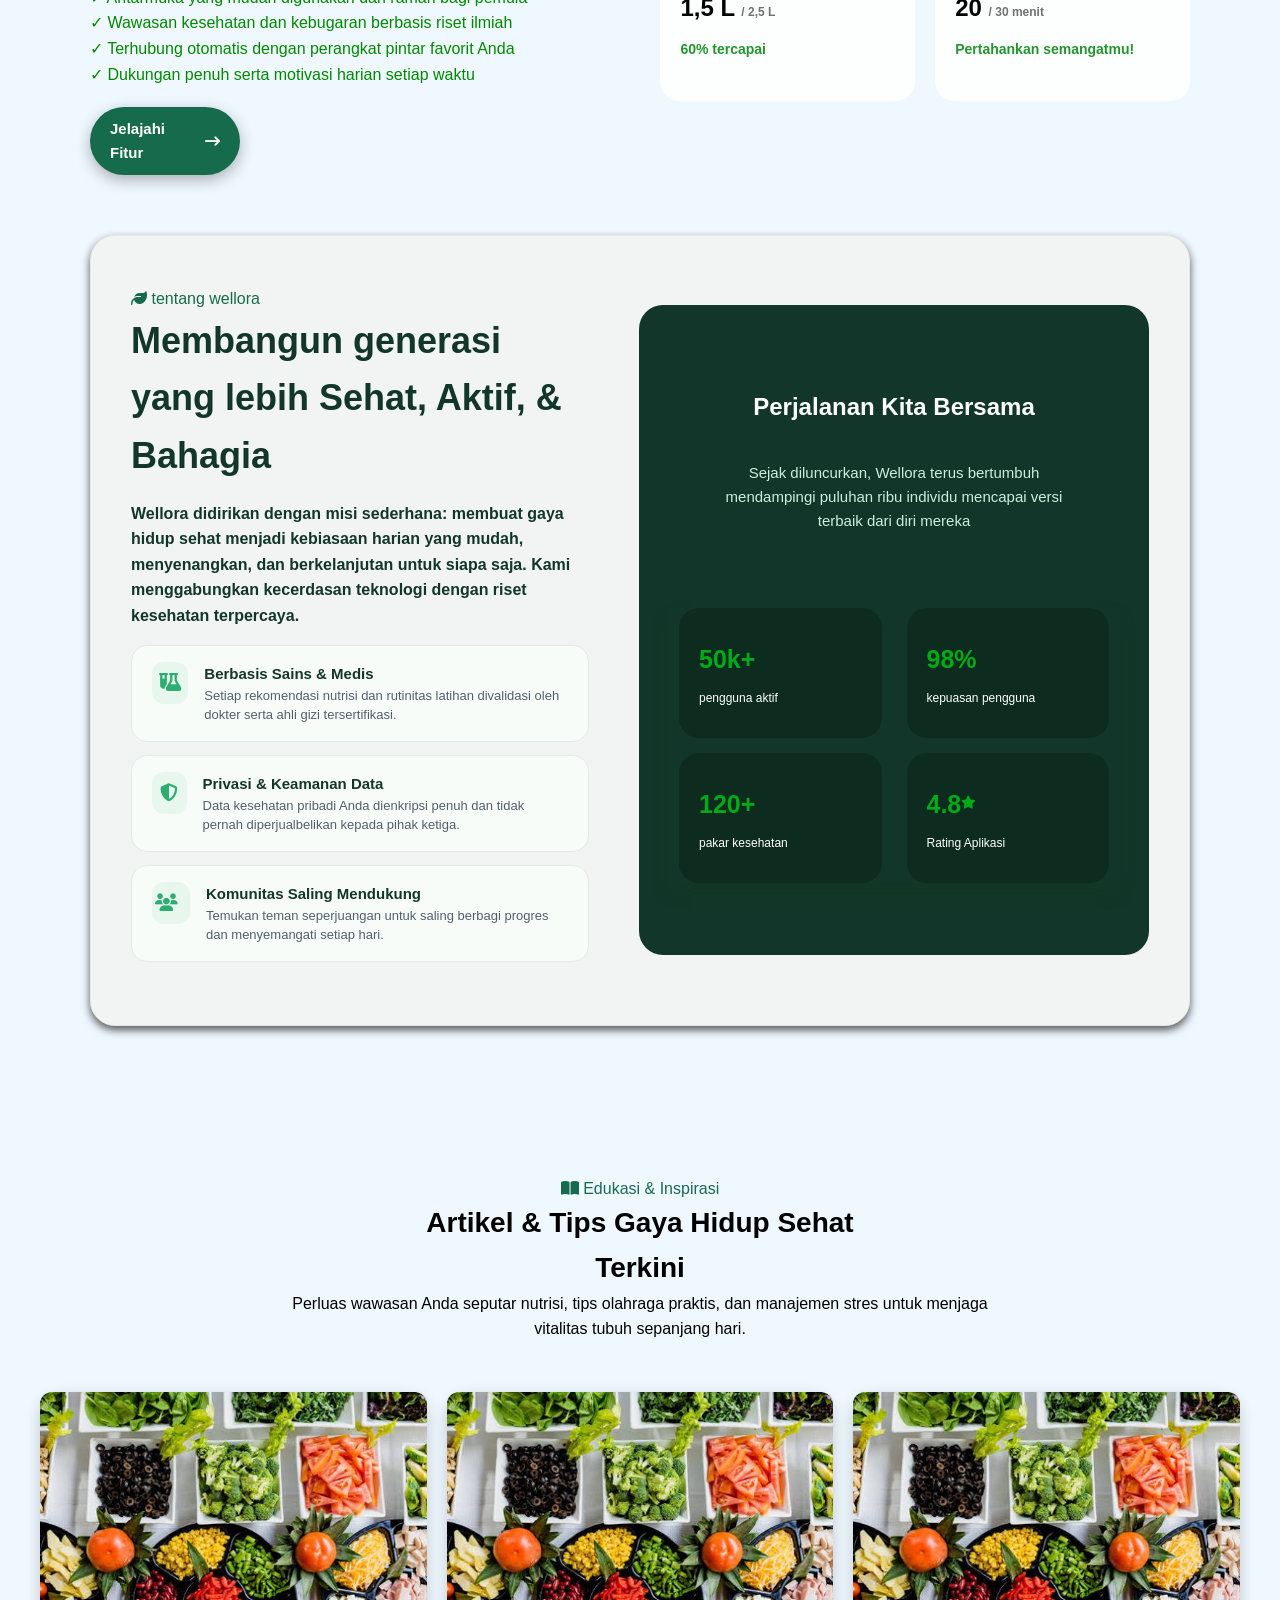
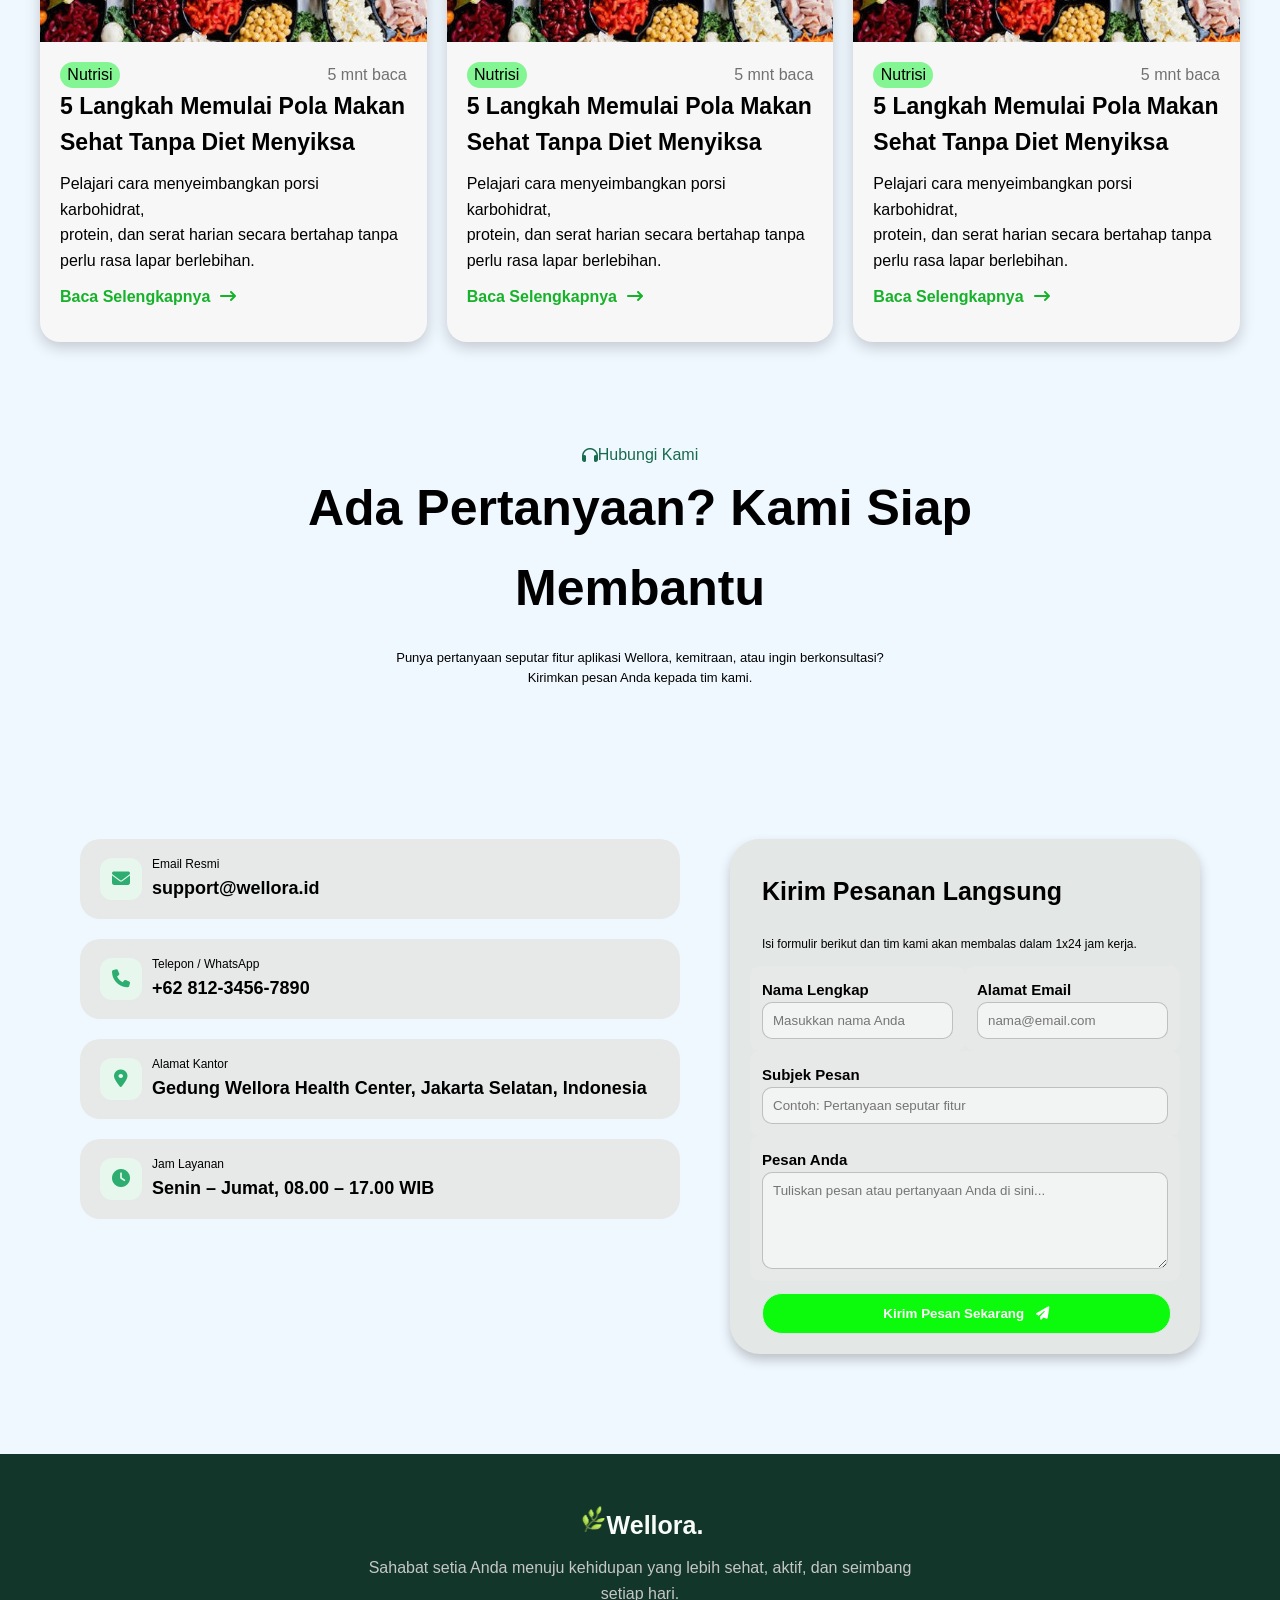
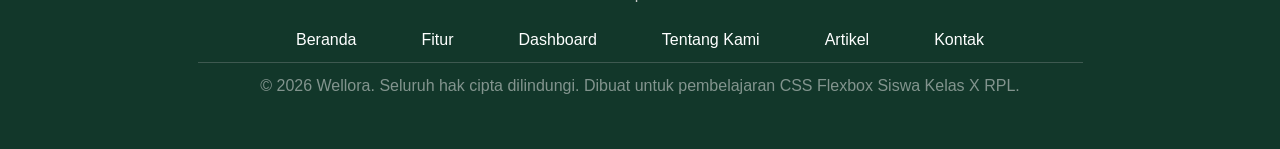
==== commit 33735ee1: "mamam" ====
--- a/index.html
+++ b/index.html
@@ -231,7 +231,7 @@
         </div>
         <h2 class="loh">5 Langkah Memulai Pola Makan<br> Sehat Tanpa Diet Menyiksa</h2>
         <p class="loj">Pelajari cara menyeimbangkan porsi karbohidrat,<br> protein, dan serat harian secara bertahap tanpa<br> perlu rasa lapar berlebihan.</p>
-        <a href="#">Baca Selengkapnya<i class="fa-solid fa-arrow-right-long"></i></a>
+        <div class="button-edua"><a href="#" class="papa" >Baca Selengkapnya<i class="fa-solid fa-arrow-right-long"></i></a></div>
         </div>
         </div>
 
@@ -244,7 +244,7 @@
         </div>
         <h2 class="loh">5 Langkah Memulai Pola Makan<br> Sehat Tanpa Diet Menyiksa</h2>
         <p class="loj">Pelajari cara menyeimbangkan porsi karbohidrat,<br> protein, dan serat harian secara bertahap tanpa<br> perlu rasa lapar berlebihan.</p>
-        <a href="#">Baca Selengkapnya<i class="fa-solid fa-arrow-right-long"></i></a>
+       <div class="button-edua"><a href="#" class="papa" >Baca Selengkapnya<i class="fa-solid fa-arrow-right-long"></i></a></div>
         </div>
         </div>
 
@@ -257,7 +257,7 @@
         </div>
         <h2 class="loh">5 Langkah Memulai Pola Makan<br> Sehat Tanpa Diet Menyiksa</h2>
         <p class="loj">Pelajari cara menyeimbangkan porsi karbohidrat,<br> protein, dan serat harian secara bertahap tanpa<br> perlu rasa lapar berlebihan.</p>
-        <a href="#">Baca Selengkapnya<i class="fa-solid fa-arrow-right-long"></i></a>
+        <div class="button-edua"><a href="#"  class="papa">Baca Selengkapnya<i class="fa-solid fa-arrow-right-long"></i></a></div>
         </div>
         </div>
 </div>
--- a/style.css
+++ b/style.css
@@ -757,15 +757,48 @@
     
 }
 .praf-a{
-background-color: #09f328;
+    width: 60px;
+background-color: #09f3287c;
+border-radius: 20px;
+display: flex;
+justify-content: center;
+
 }
 .praf-b{
-
+color: #707170;
 }
 .praf-ab{
+   
     display: flex;
     flex-direction: row;
+
     justify-content: space-between;
+}
+.loh{
+    font-size: 23px;
+    font-weight: 700;
+    margin-bottom: 10px;
+}
+.loj{
+    font-size: 18;
+    margin-bottom: 10px;
+
+}
+.button-edua{
+    margin-top: 10px;
+    width: 55%;
+    color: #00ab17ea;
+   
+   
+
+}
+.fa-arrow-right-long{
+    margin-left: 10px;
+}
+.papa{
+    text-decoration: none;
+     color: #00ab17ea;
+     font-weight: 700;
 }
 .button-to-top{
  position: fixed;
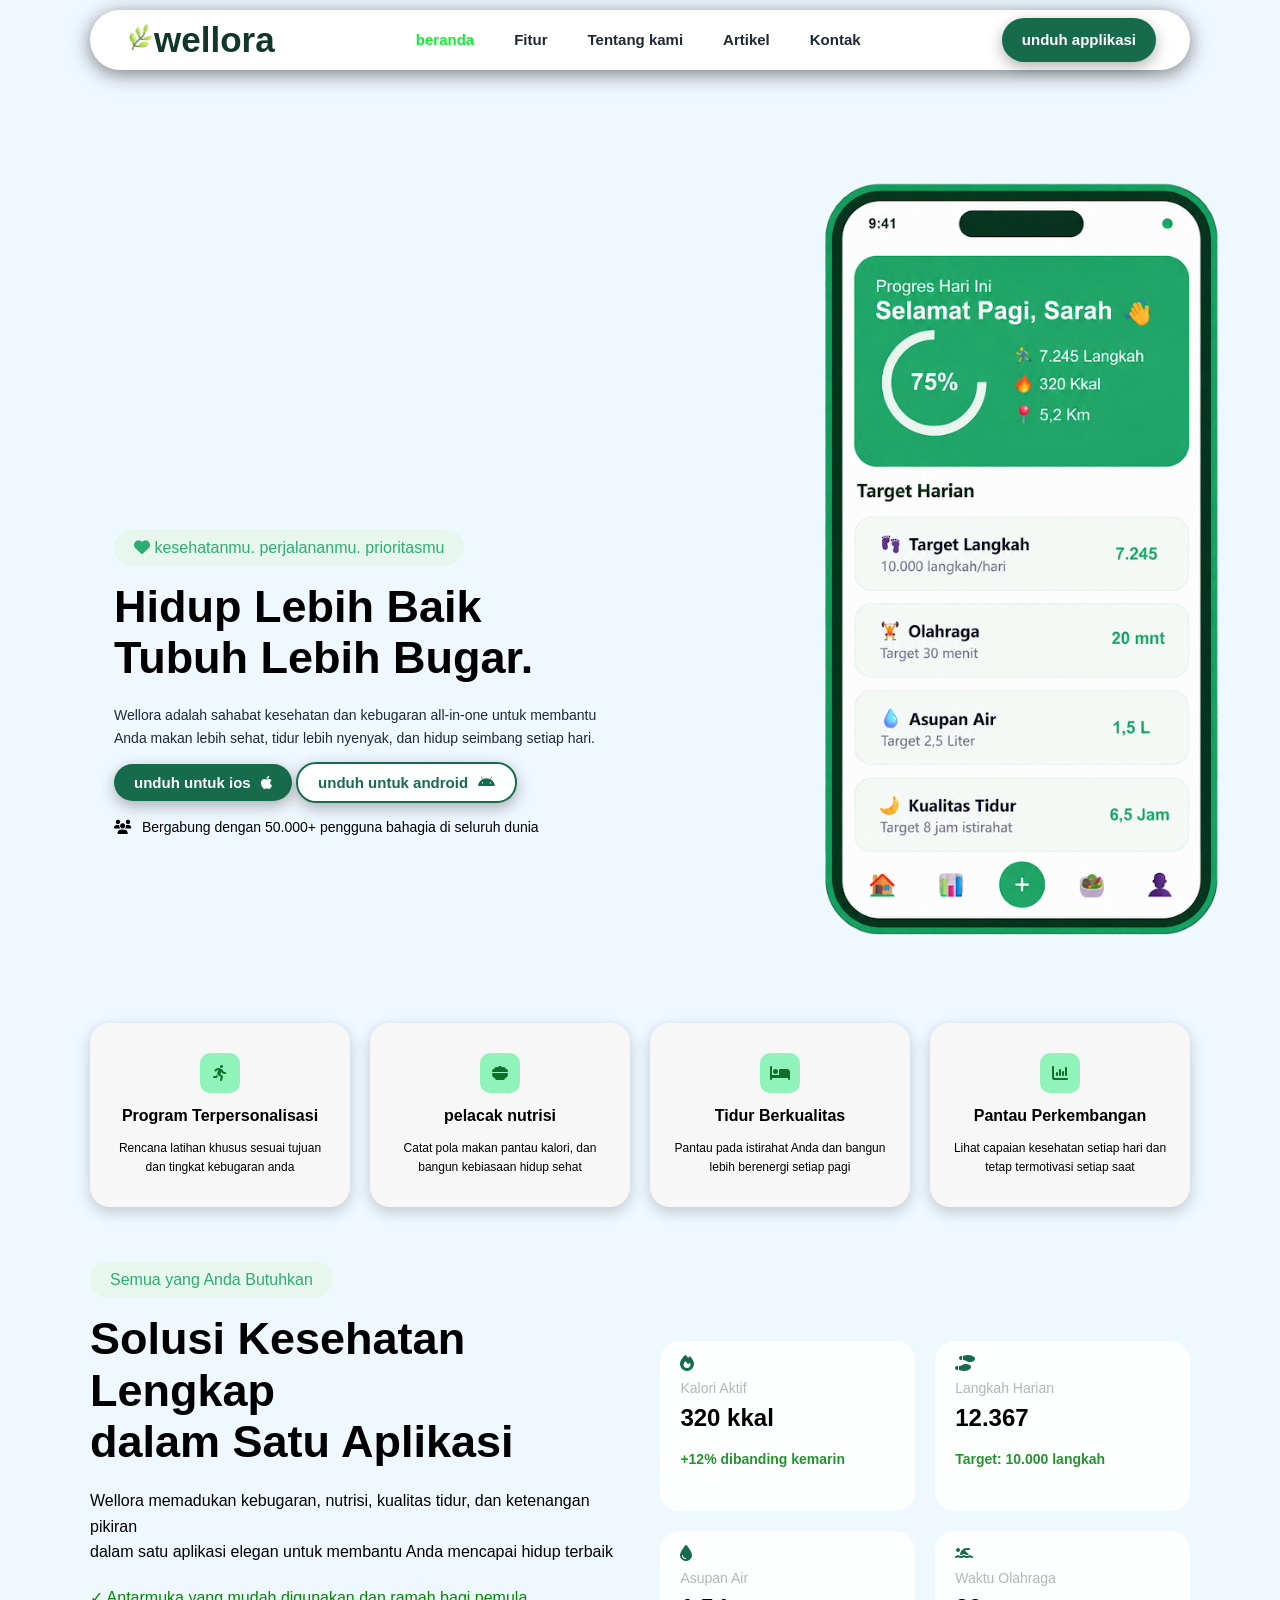
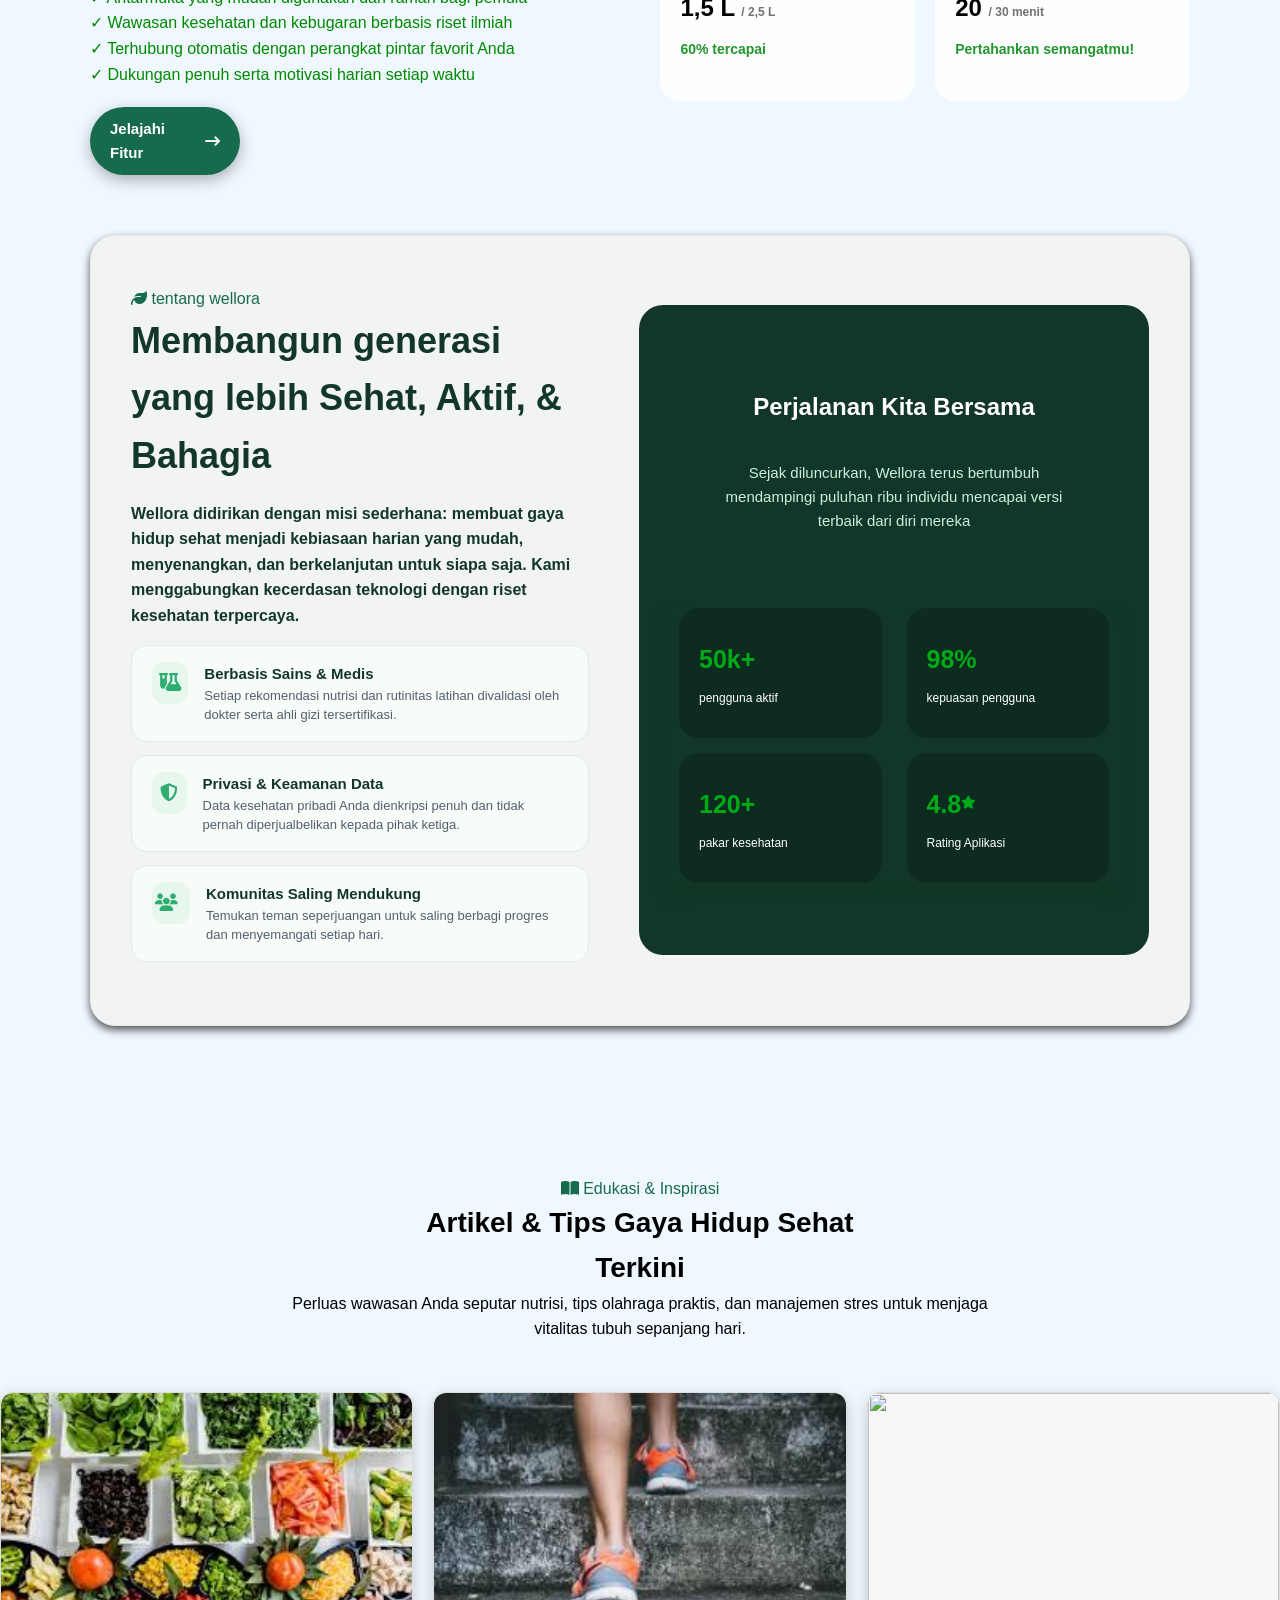
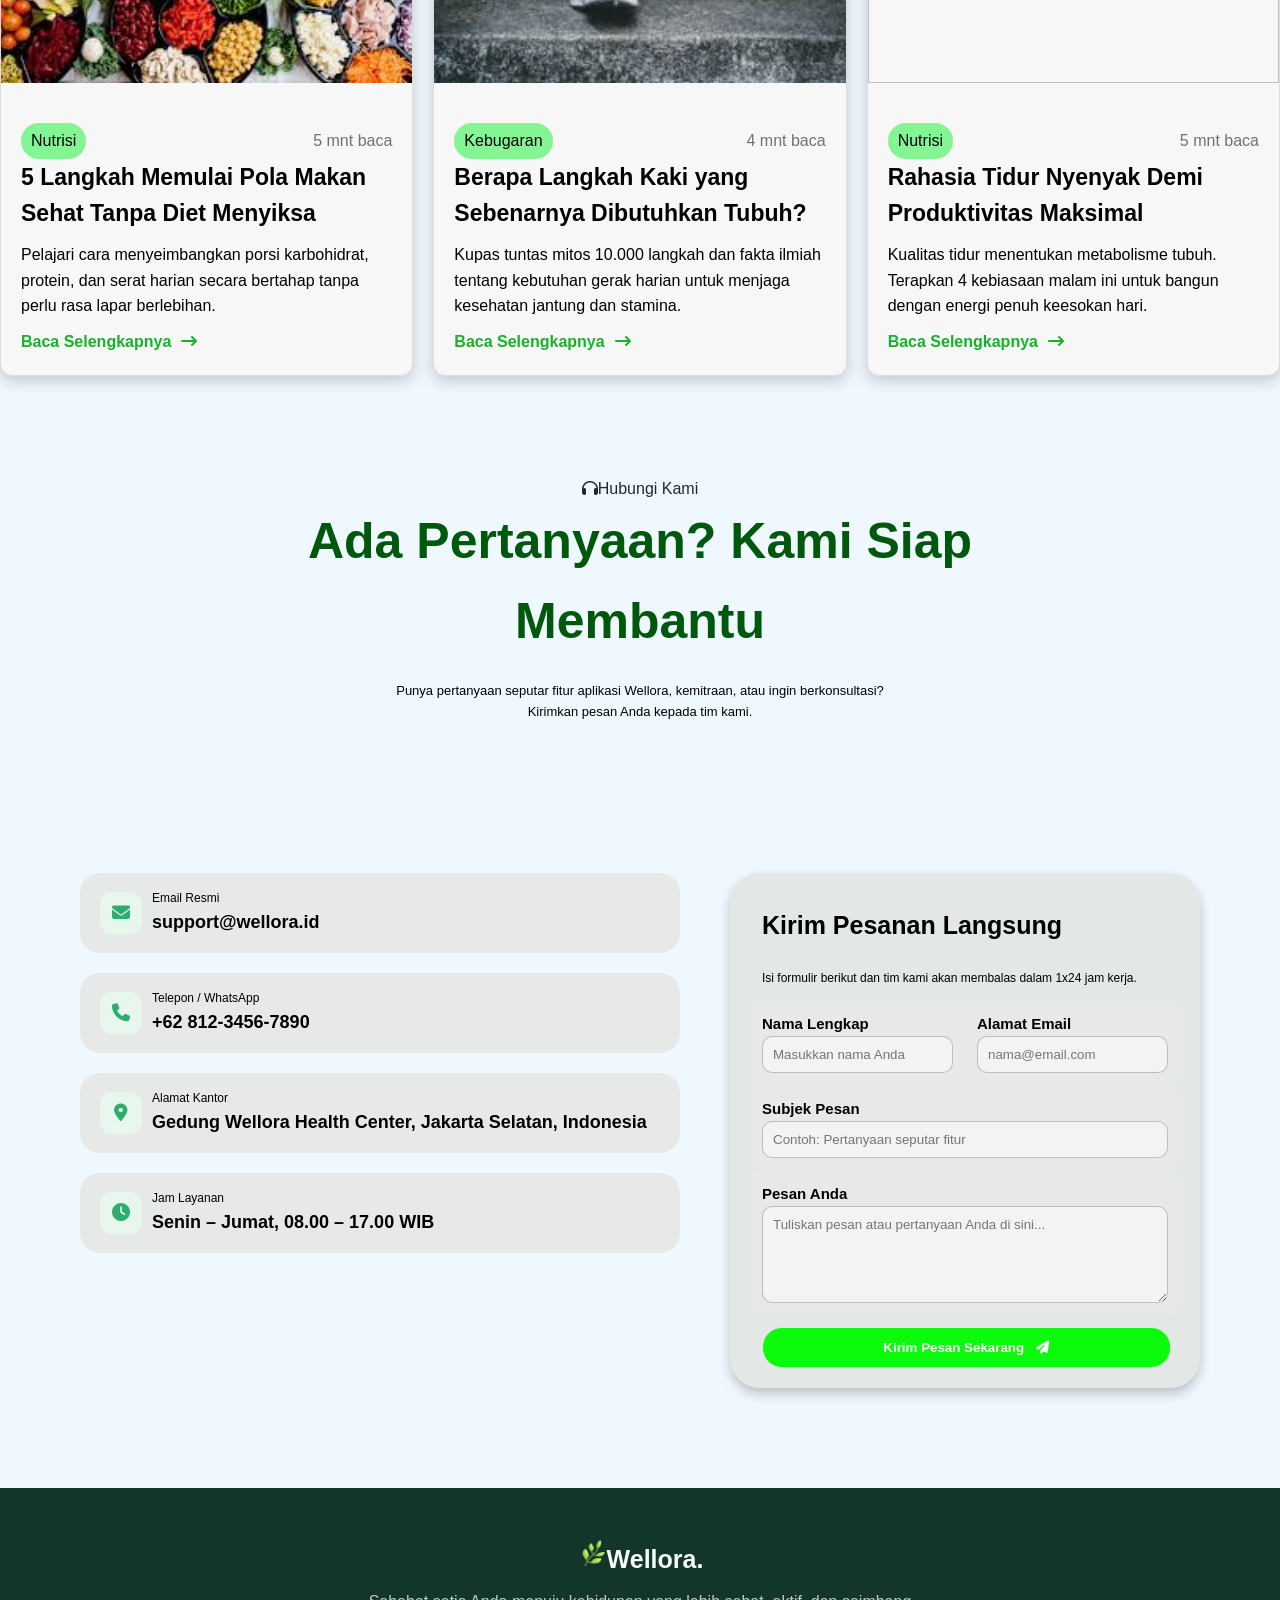
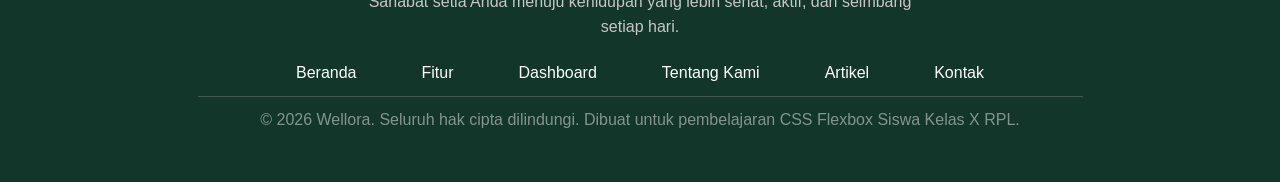
==== commit 1fc2521d: "dih" ====
--- a/index.html
+++ b/index.html
@@ -236,27 +236,27 @@
         </div>
 
         <div class="edu-draf">
-        <img src="asset/salad.png" class="salad">
+        <img src="asset/feet'.png" class="salad">
+        <div class="all-praf">
+        <div class="praf-ab">
+        <div class="praf-a">Kebugaran</div>
+        <div class="praf-b">4 mnt baca</div>
+        </div>
+        <h2 class="loh">Berapa Langkah Kaki yang<br> Sebenarnya Dibutuhkan Tubuh?</h2>
+        <p class="loj">Kupas tuntas mitos 10.000 langkah dan fakta ilmiah<br> tentang kebutuhan gerak harian untuk menjaga<br> kesehatan jantung dan stamina.</p>
+       <div class="button-edua"><a href="#" class="papa" >Baca Selengkapnya<i class="fa-solid fa-arrow-right-long"></i></a></div>
+        </div>
+        </div>
+
+        <div class="edu-draf">
+        <img src="asset/untitled.png" class="salad">
         <div class="all-praf">
         <div class="praf-ab">
         <div class="praf-a">Nutrisi</div>
         <div class="praf-b">5 mnt baca</div>
         </div>
-        <h2 class="loh">5 Langkah Memulai Pola Makan<br> Sehat Tanpa Diet Menyiksa</h2>
-        <p class="loj">Pelajari cara menyeimbangkan porsi karbohidrat,<br> protein, dan serat harian secara bertahap tanpa<br> perlu rasa lapar berlebihan.</p>
-       <div class="button-edua"><a href="#" class="papa" >Baca Selengkapnya<i class="fa-solid fa-arrow-right-long"></i></a></div>
-        </div>
-        </div>
-
-        <div class="edu-draf">
-        <img src="asset/salad.png" class="salad">
-        <div class="all-praf">
-        <div class="praf-ab">
-        <div class="praf-a">Nutrisi</div>
-        <div class="praf-b">5 mnt baca</div>
-        </div>
-        <h2 class="loh">5 Langkah Memulai Pola Makan<br> Sehat Tanpa Diet Menyiksa</h2>
-        <p class="loj">Pelajari cara menyeimbangkan porsi karbohidrat,<br> protein, dan serat harian secara bertahap tanpa<br> perlu rasa lapar berlebihan.</p>
+        <h2 class="loh">Rahasia Tidur Nyenyak Demi<br> Produktivitas Maksimal</h2>
+        <p class="loj">Kualitas tidur menentukan metabolisme tubuh.<br> Terapkan 4 kebiasaan malam ini untuk bangun<br> dengan energi penuh keesokan hari.</p>
         <div class="button-edua"><a href="#"  class="papa">Baca Selengkapnya<i class="fa-solid fa-arrow-right-long"></i></a></div>
         </div>
         </div>
--- a/style.css
+++ b/style.css
@@ -491,7 +491,7 @@
 }
 
 .badge-edu{
-    
+    color: #1F2933;
 
     text-align: center;
     display: flex;
@@ -499,6 +499,7 @@
     justify-content: center;
 }
 .h-edu{
+    color: #00580c;
     font-size: 50px;
     text-align: center;
     font-weight: 700;
@@ -718,46 +719,63 @@
     scroll-margin-top: 120px ;
 }
 .all-draf{
-    
+   
      width: 100%;
-max-width: 1200px;
-margin: 0 auto;
-display: flex;
-justify-content: space-evenly;
-
+max-width: 1300px;
+display: grid;
+
+grid-template-columns: repeat(3, 2fr);
 gap: 20px;
+margin-left: 35px;
+margin: 0 auto; 
 }
 
 .edu-draf{
       width: 100%;
-    height: 550px;
+    height: auto;
     
      border-radius: 20px;
     background-color: #f7f7f7;
     box-shadow: 0px 5px 15px rgba(0, 0, 0, 0.2);
 display: flex;
 flex-direction: column;
-
-  
-  
-    
-    
-}
+justify-content: center; 
+
+ border: 1px solid #ddd;
+    border-radius: 12px;
+    overflow: hidden;
+    transition: 0.2s ease;
+}
+.edu-draf img{
+      width: 100%;
+    height: 290px;
+    object-fit: cover;
+    display: block;
+}
+.edu-draf:hover{
+     transform: translateY(-5px);
+    box-shadow: 0 8px 16px rgba(0, 0, 0, 0.2);
+    
+}
+
+
+
 .all-praf{
     padding: 20px;
 }
 .salad {
-   
     width: 100%;
-    height: 250px;
     overflow: hidden;
-     border-radius: 12px 12px 0 0;
-
-     object-fit: cover;
-    
+    border-radius: 12px 12px 0 0;  
+  transition: 0.2s ease;
+}
+.edu-draf:hover .salad{
+    transform: scale(1.08);
 }
 .praf-a{
-    width: 60px;
+    width: auto;
+    padding: 5px 10px 5px 10px;
+    text-align: center;
 background-color: #09f3287c;
 border-radius: 20px;
 display: flex;
@@ -768,10 +786,10 @@
 color: #707170;
 }
 .praf-ab{
-   
+   margin-top: 20px;
     display: flex;
     flex-direction: row;
-
+align-items: center;
     justify-content: space-between;
 }
 .loh{
@@ -800,6 +818,7 @@
      color: #00ab17ea;
      font-weight: 700;
 }
+
 .button-to-top{
  position: fixed;
  bottom: 30px;
@@ -824,4 +843,3 @@
         transform: translateY(-4px);
         box-shadow: 0 8px 16px #1F2933;
 }
-
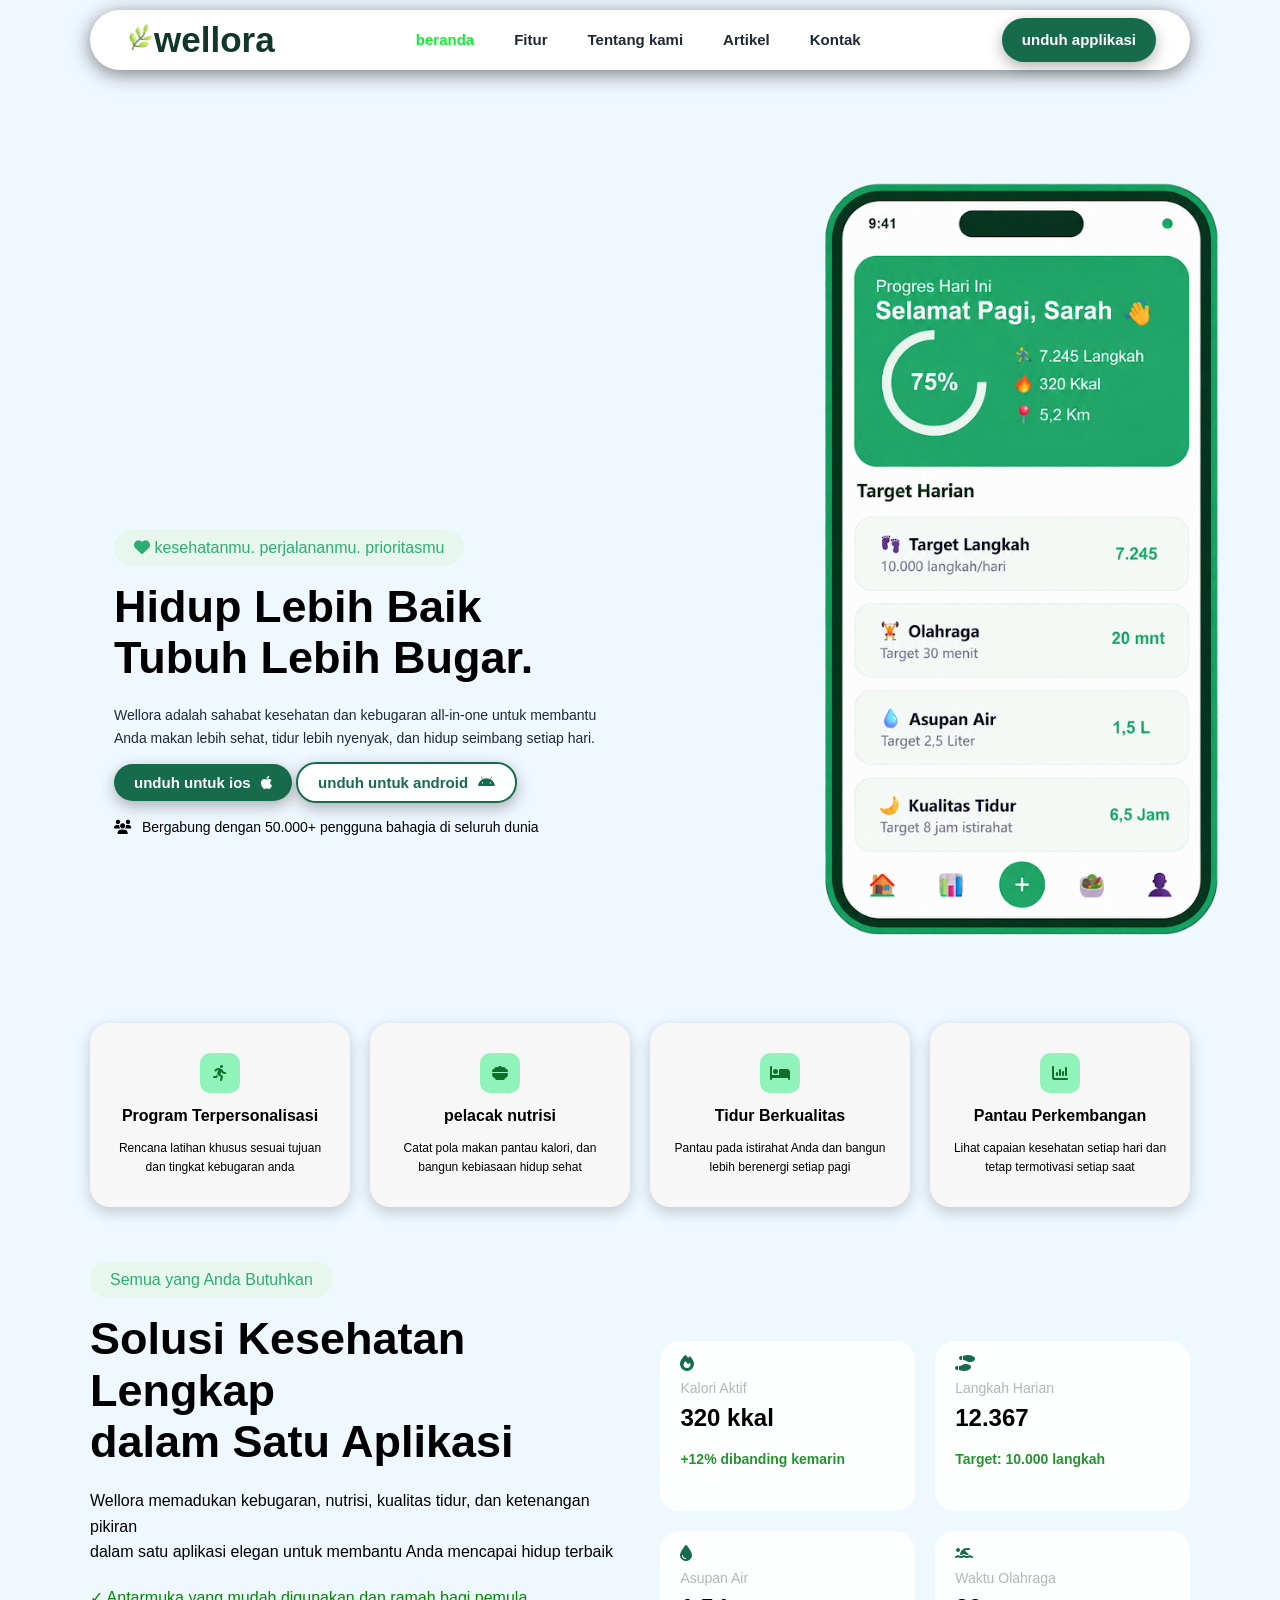
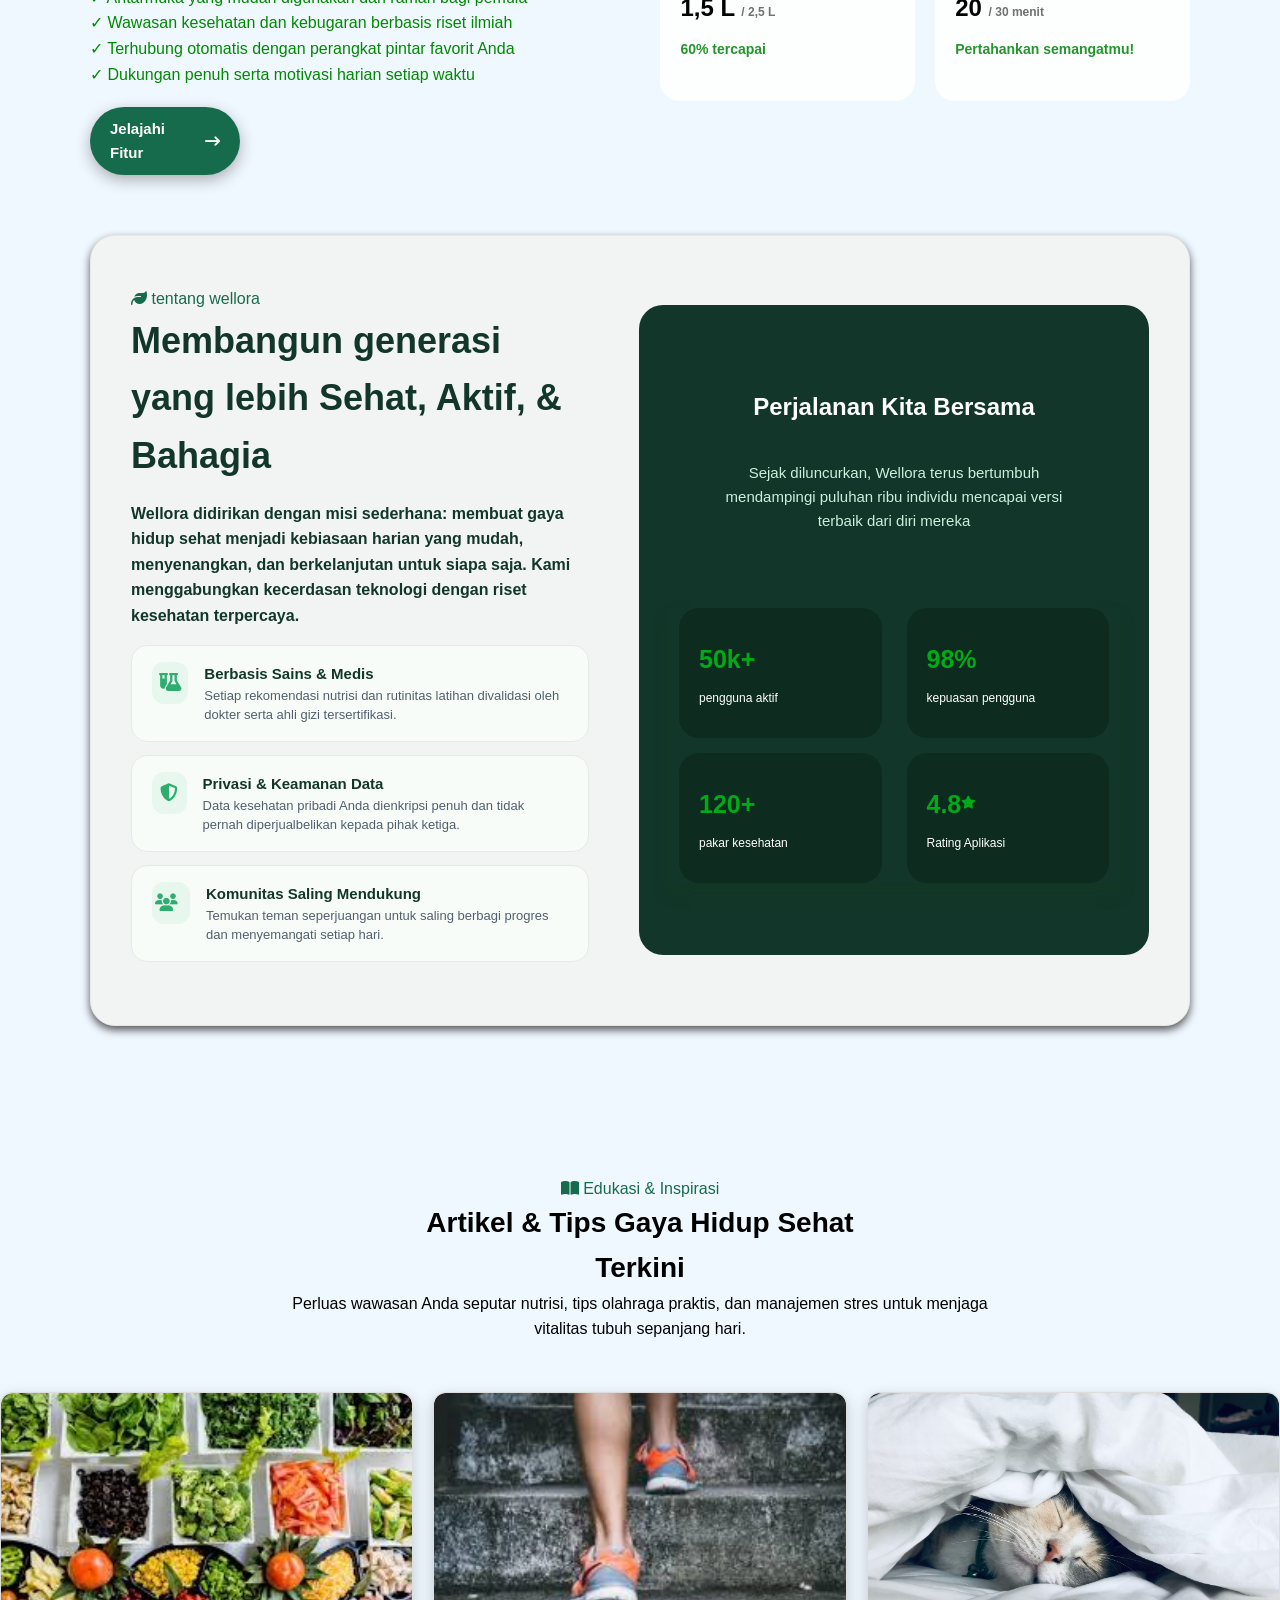
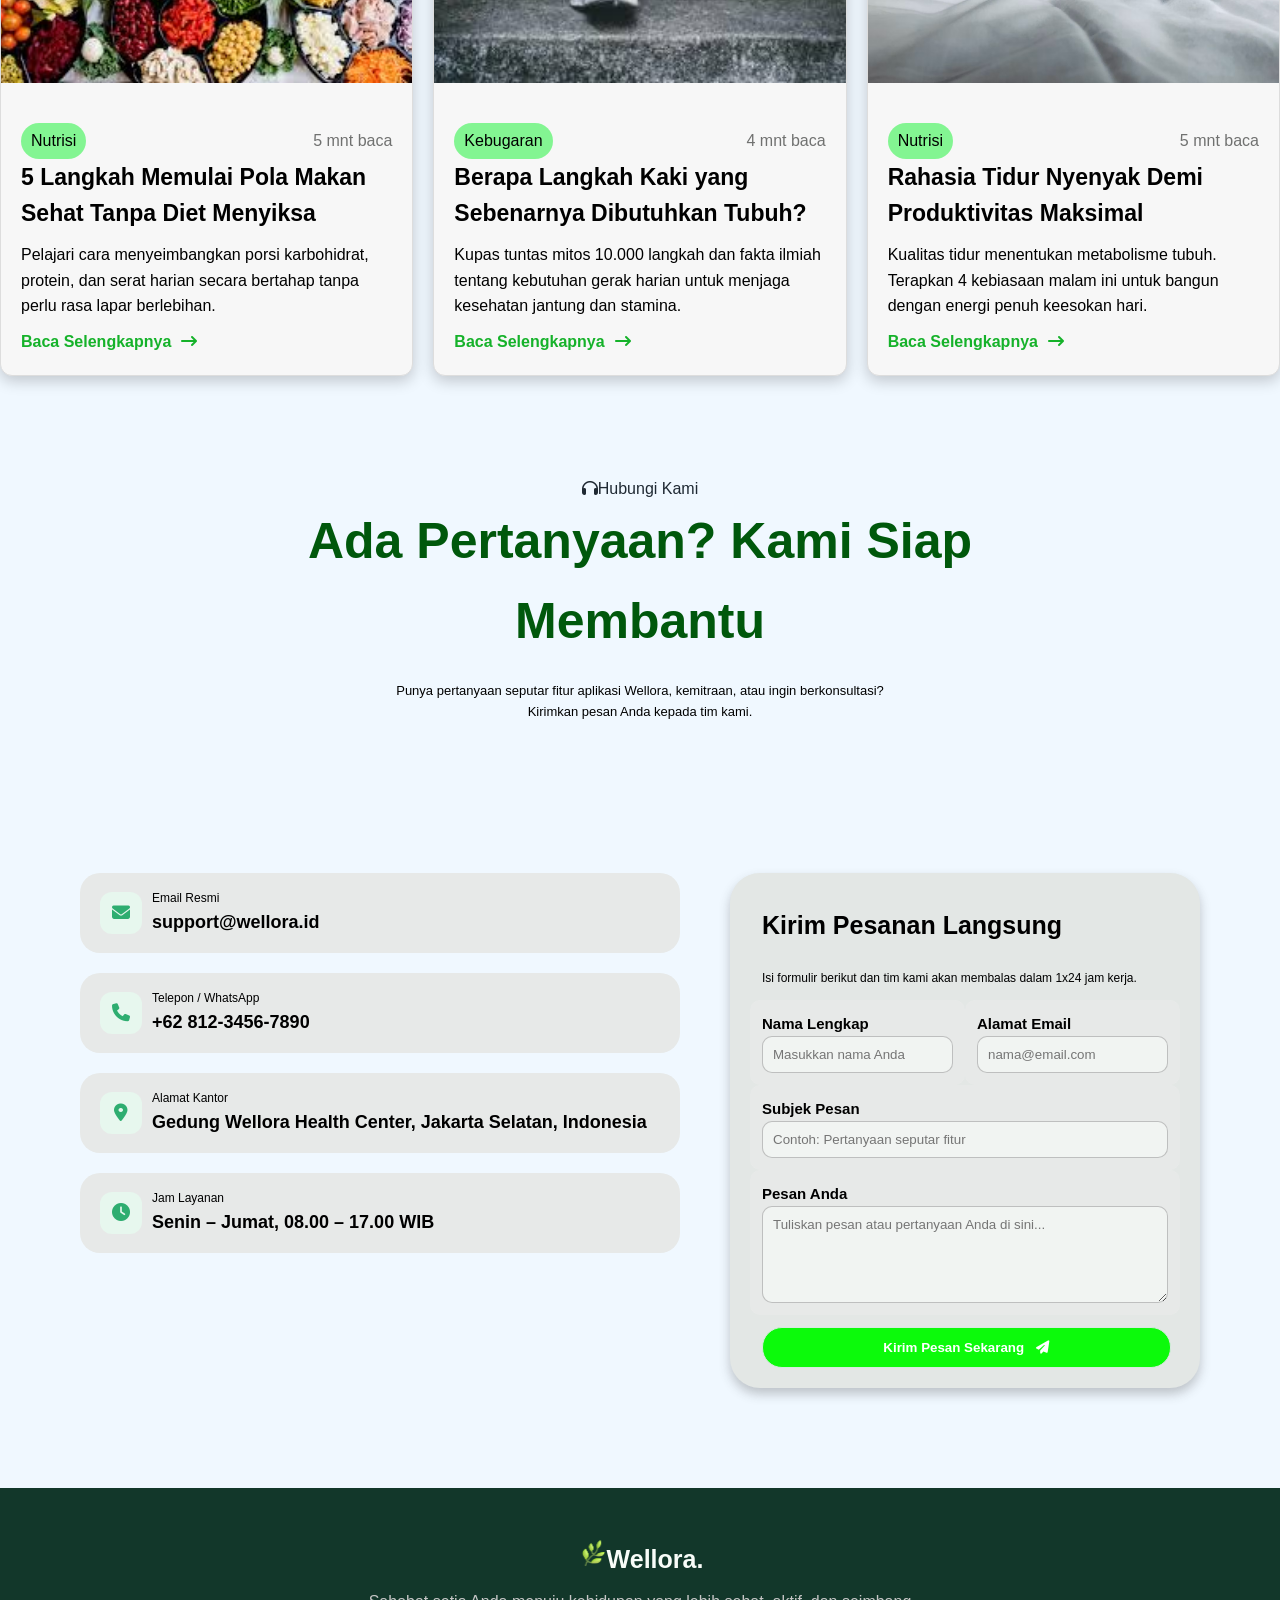
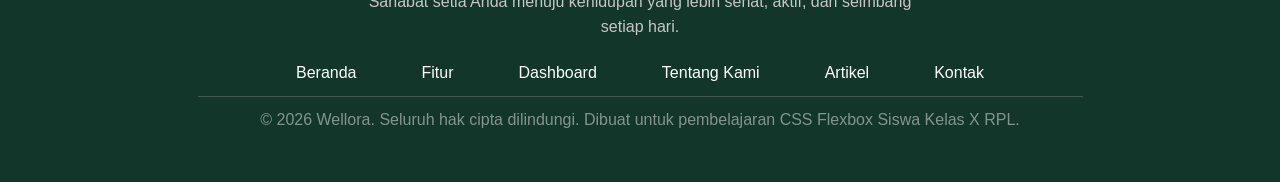
==== commit a774ae32: "please work" ====
--- a/index.html
+++ b/index.html
@@ -220,7 +220,7 @@
             <h2 class="ten-head">Artikel & Tips Gaya Hidup Sehat<br> Terkini</h2>
             <p class="ten-para">Perluas wawasan Anda seputar nutrisi, tips olahraga praktis, dan manajemen stres untuk menjaga <br>vitalitas tubuh sepanjang hari.</p>
         </div>
-<div class="all-draf">
+            <div class="all-draf">
 
         <div class="edu-draf">
         <img src="asset/salad.png" class="salad">
@@ -231,7 +231,7 @@
         </div>
         <h2 class="loh">5 Langkah Memulai Pola Makan<br> Sehat Tanpa Diet Menyiksa</h2>
         <p class="loj">Pelajari cara menyeimbangkan porsi karbohidrat,<br> protein, dan serat harian secara bertahap tanpa<br> perlu rasa lapar berlebihan.</p>
-        <div class="button-edua"><a href="#" class="papa" >Baca Selengkapnya<i class="fa-solid fa-arrow-right-long"></i></a></div>
+        <div class="button-edua"><a href="detail/detailberita.html?id=0" class="papa" >Baca Selengkapnya<i class="fa-solid fa-arrow-right-long"></i></a></div>
         </div>
         </div>
 
@@ -244,12 +244,12 @@
         </div>
         <h2 class="loh">Berapa Langkah Kaki yang<br> Sebenarnya Dibutuhkan Tubuh?</h2>
         <p class="loj">Kupas tuntas mitos 10.000 langkah dan fakta ilmiah<br> tentang kebutuhan gerak harian untuk menjaga<br> kesehatan jantung dan stamina.</p>
-       <div class="button-edua"><a href="#" class="papa" >Baca Selengkapnya<i class="fa-solid fa-arrow-right-long"></i></a></div>
+       <div class="button-edua"><a href="detail/detailberita.html?id=1" class="papa" >Baca Selengkapnya<i class="fa-solid fa-arrow-right-long"></i></a></div>
         </div>
         </div>
 
         <div class="edu-draf">
-        <img src="asset/untitled.png" class="salad">
+        <img src="asset/unt.jpg" class="salad">
         <div class="all-praf">
         <div class="praf-ab">
         <div class="praf-a">Nutrisi</div>
@@ -257,15 +257,13 @@
         </div>
         <h2 class="loh">Rahasia Tidur Nyenyak Demi<br> Produktivitas Maksimal</h2>
         <p class="loj">Kualitas tidur menentukan metabolisme tubuh.<br> Terapkan 4 kebiasaan malam ini untuk bangun<br> dengan energi penuh keesokan hari.</p>
-        <div class="button-edua"><a href="#"  class="papa">Baca Selengkapnya<i class="fa-solid fa-arrow-right-long"></i></a></div>
-        </div>
-        </div>
-</div>
-
-
-
-</div>
+        <div class="button-edua"><a href="detail/detailberita.html?id=2"  class="papa">Baca Selengkapnya<i class="fa-solid fa-arrow-right-long"></i></a></div>
+        </div>
+        </div>
+     </div>
+        
     </section>
+  
     <section class="hubungi" id="...">
      <div class="pa">  <div class="qa"><span class="badge-edu">
 <i class="fa-solid fa-headphones"></i>Hubungi Kami
@@ -326,7 +324,7 @@
                 </form>
         </div>
         </div></div>
-    </section>
+    
     <section class="footer" id="foot">
          <div class="lol2"> <img src="asset/logo wellora.png" alt="icon wellora" width="30" height="30">Wellora.<img></div>
           <p class="fo">Sahabat setia Anda menuju kehidupan yang lebih sehat, aktif, dan seimbang<br> setiap hari.</p>
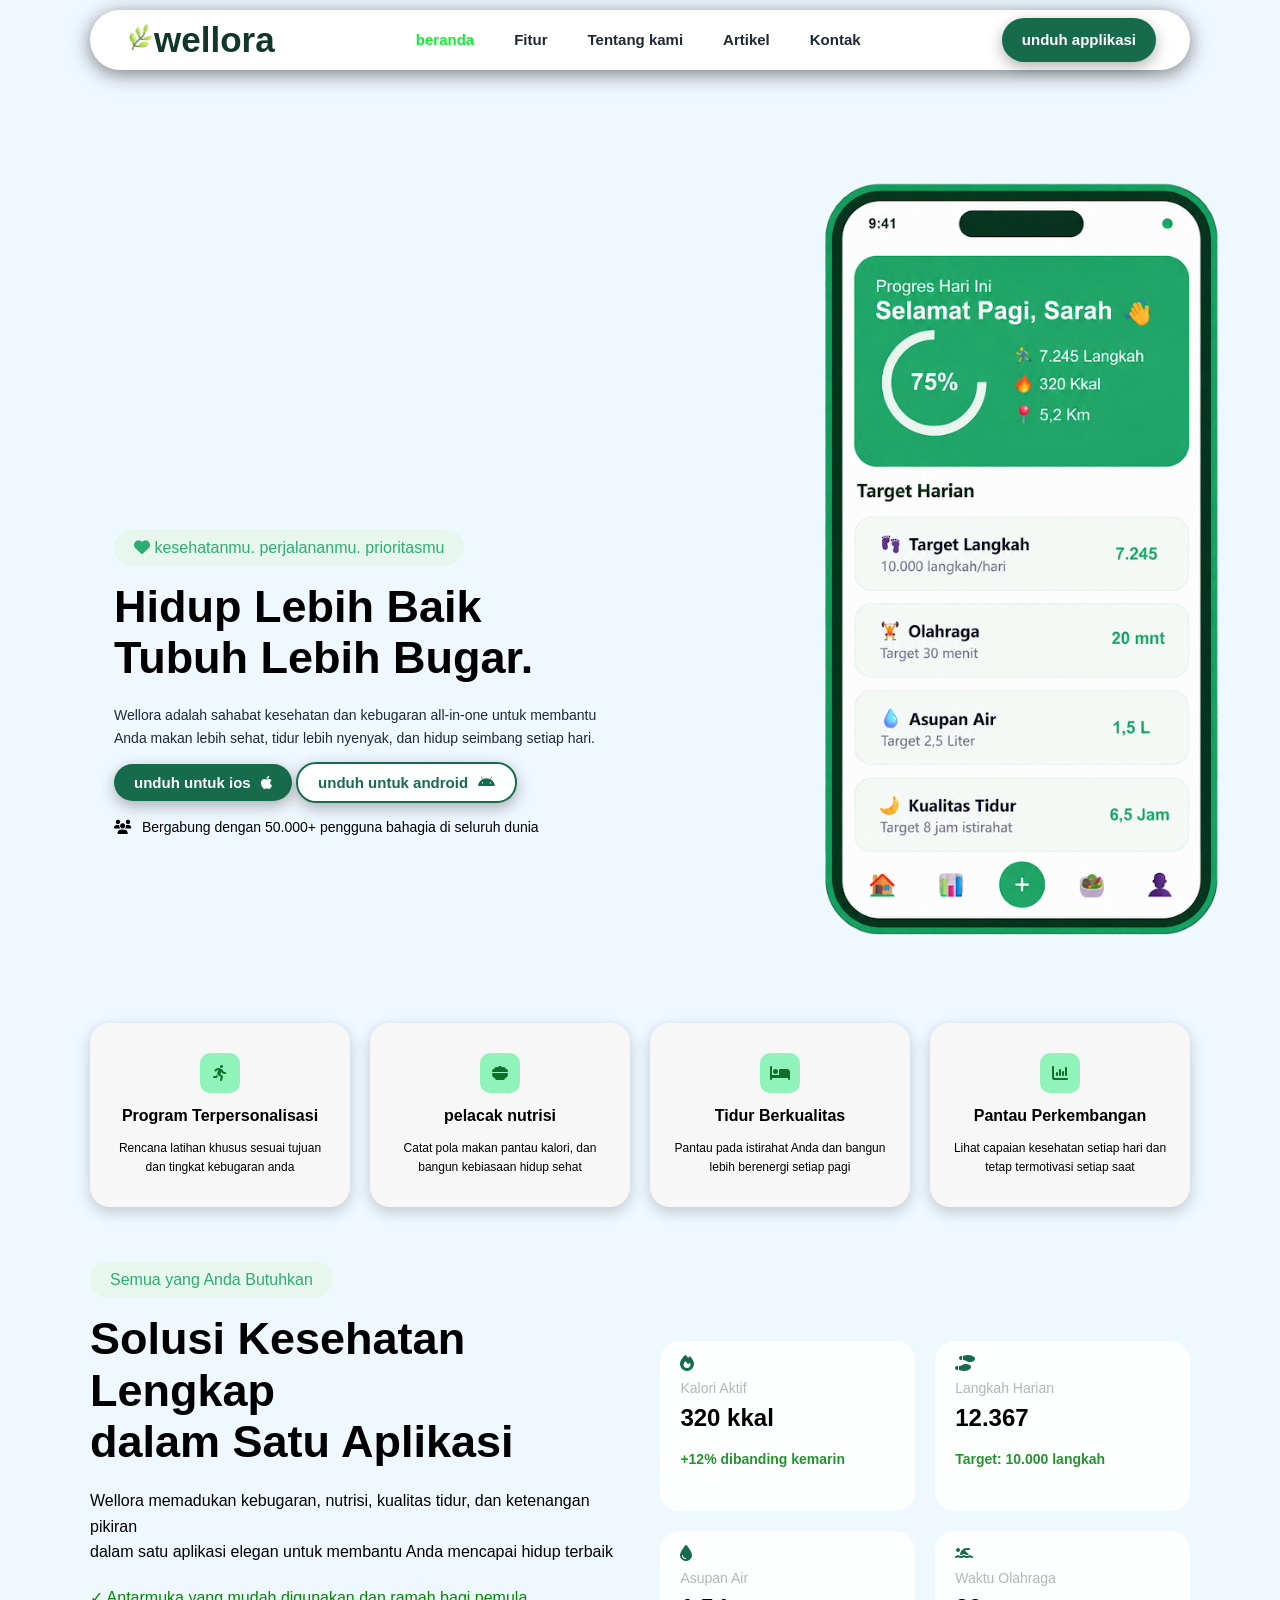
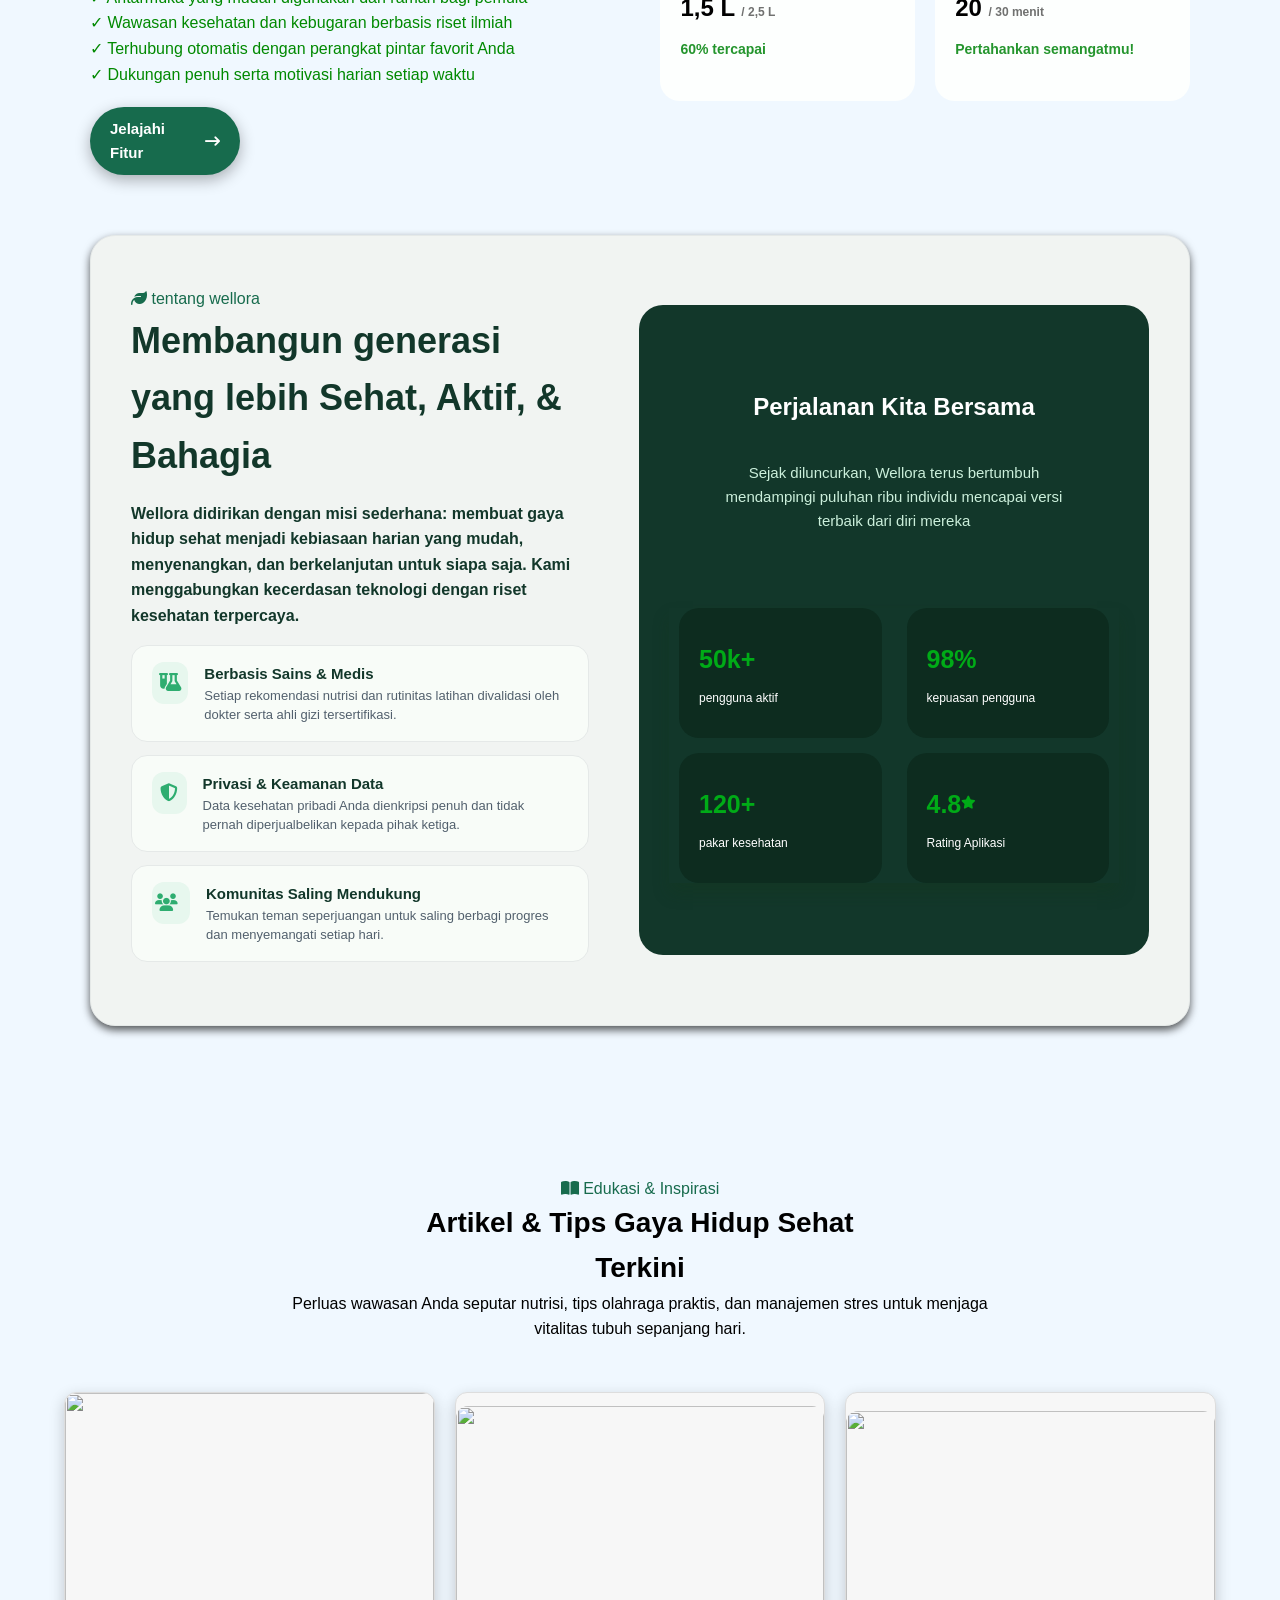
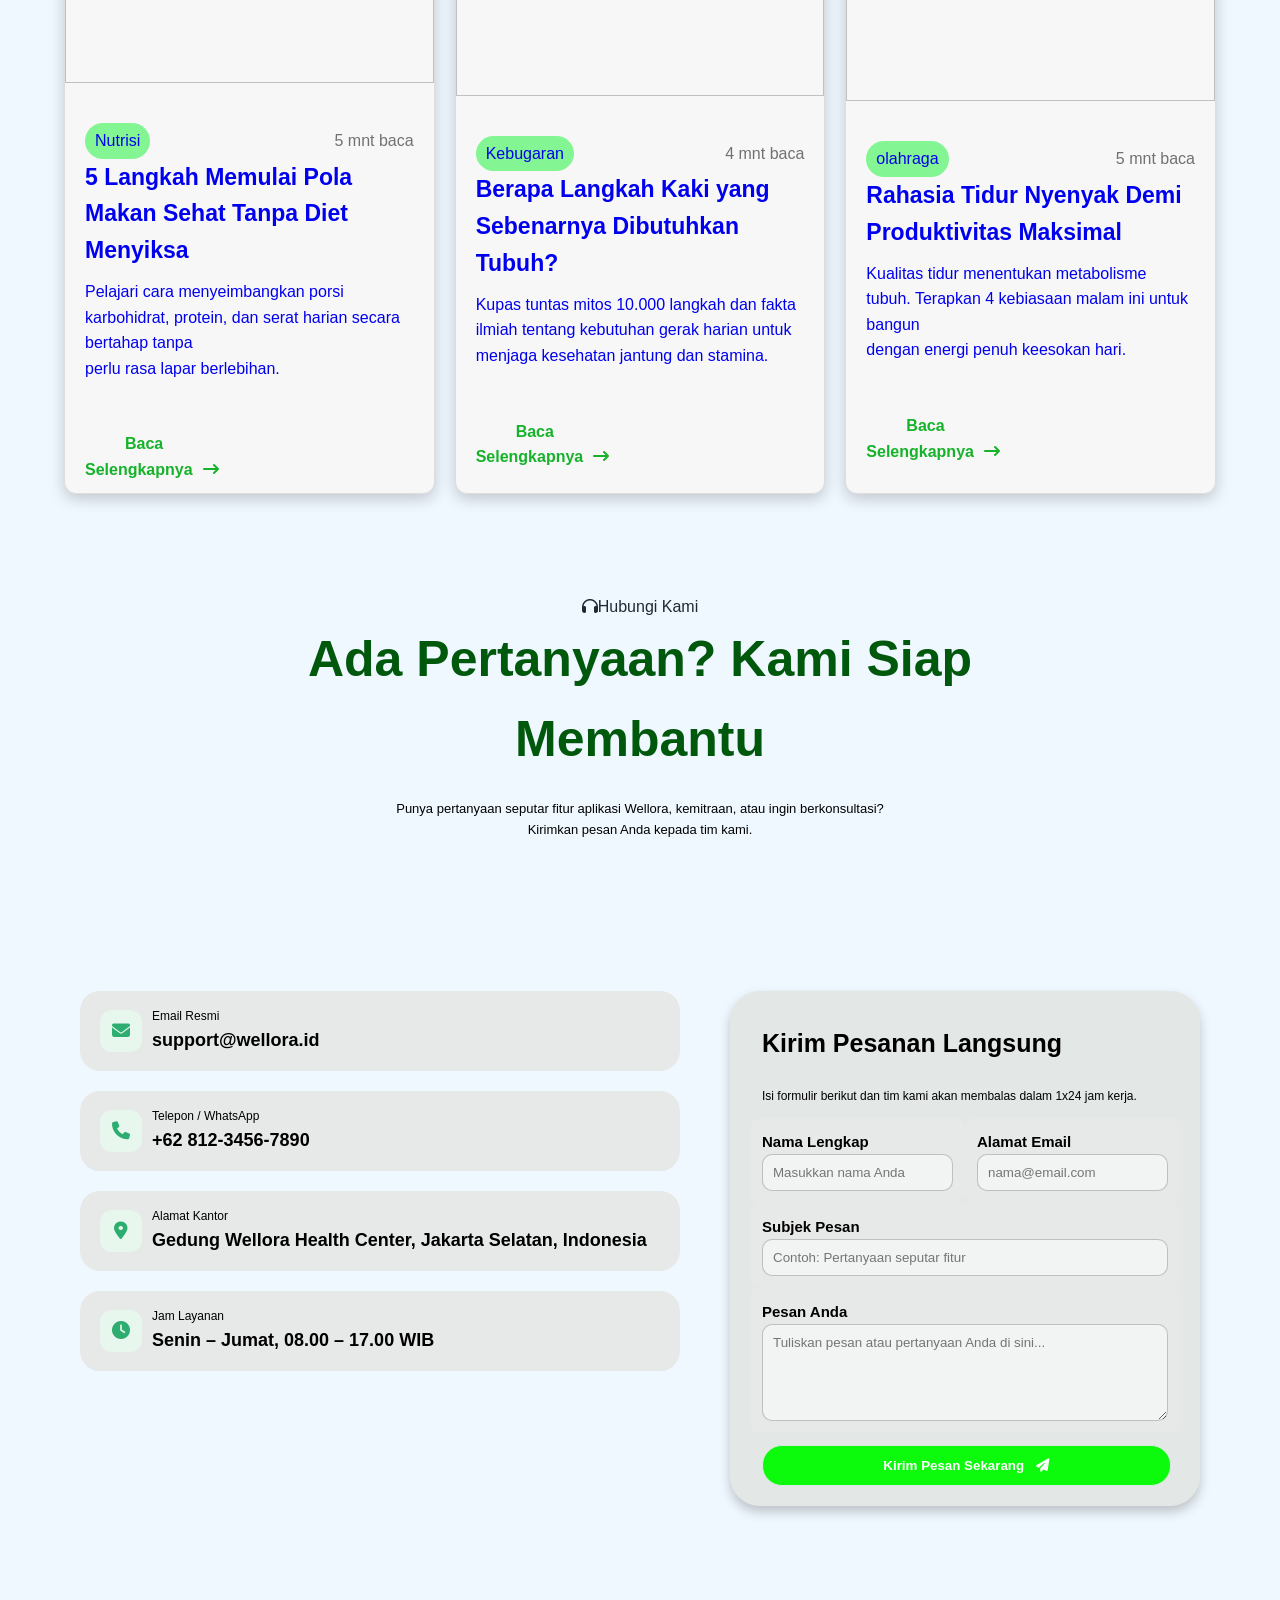
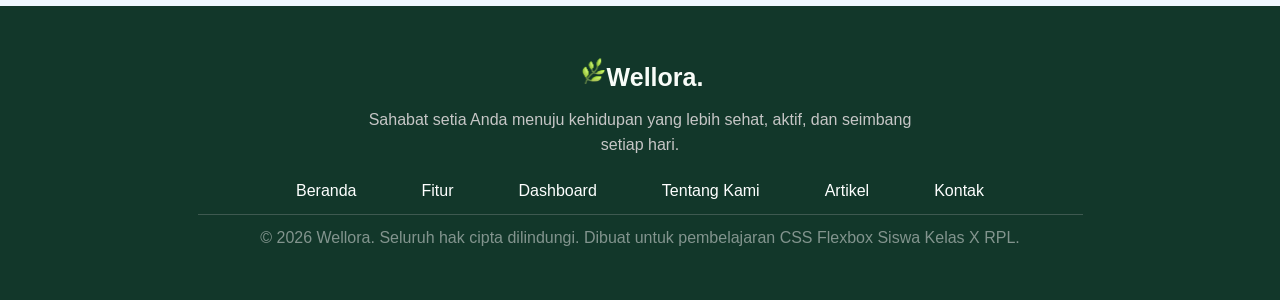
==== commit b7e4c17c: "new" ====
--- a/index.html
+++ b/index.html
@@ -221,46 +221,25 @@
             <p class="ten-para">Perluas wawasan Anda seputar nutrisi, tips olahraga praktis, dan manajemen stres untuk menjaga <br>vitalitas tubuh sepanjang hari.</p>
         </div>
             <div class="all-draf">
-
+ 
         <div class="edu-draf">
         <img src="asset/salad.png" class="salad">
-        <div class="all-praf">
+        
+        <a class="all-praf">
         <div class="praf-ab">
-        <div class="praf-a">Nutrisi</div>
-        <div class="praf-b">5 mnt baca</div>
-        </div>
-        <h2 class="loh">5 Langkah Memulai Pola Makan<br> Sehat Tanpa Diet Menyiksa</h2>
-        <p class="loj">Pelajari cara menyeimbangkan porsi karbohidrat,<br> protein, dan serat harian secara bertahap tanpa<br> perlu rasa lapar berlebihan.</p>
+        <p class="praf-a"></p>
+        <p class="praf-b"></p>
+        </div>
+        <h2 class="loh"></h2>
+        <p class="loj"></p>
+   
         <div class="button-edua"><a href="detail/detailberita.html?id=0" class="papa" >Baca Selengkapnya<i class="fa-solid fa-arrow-right-long"></i></a></div>
-        </div>
-        </div>
-
-        <div class="edu-draf">
-        <img src="asset/feet'.png" class="salad">
-        <div class="all-praf">
-        <div class="praf-ab">
-        <div class="praf-a">Kebugaran</div>
-        <div class="praf-b">4 mnt baca</div>
-        </div>
-        <h2 class="loh">Berapa Langkah Kaki yang<br> Sebenarnya Dibutuhkan Tubuh?</h2>
-        <p class="loj">Kupas tuntas mitos 10.000 langkah dan fakta ilmiah<br> tentang kebutuhan gerak harian untuk menjaga<br> kesehatan jantung dan stamina.</p>
-       <div class="button-edua"><a href="detail/detailberita.html?id=1" class="papa" >Baca Selengkapnya<i class="fa-solid fa-arrow-right-long"></i></a></div>
-        </div>
-        </div>
-
-        <div class="edu-draf">
-        <img src="asset/unt.jpg" class="salad">
-        <div class="all-praf">
-        <div class="praf-ab">
-        <div class="praf-a">Nutrisi</div>
-        <div class="praf-b">5 mnt baca</div>
-        </div>
-        <h2 class="loh">Rahasia Tidur Nyenyak Demi<br> Produktivitas Maksimal</h2>
-        <p class="loj">Kualitas tidur menentukan metabolisme tubuh.<br> Terapkan 4 kebiasaan malam ini untuk bangun<br> dengan energi penuh keesokan hari.</p>
-        <div class="button-edua"><a href="detail/detailberita.html?id=2"  class="papa">Baca Selengkapnya<i class="fa-solid fa-arrow-right-long"></i></a></div>
-        </div>
-        </div>
-     </div>
+    </a>
+</div>
+
+   
+
+        
         
     </section>
   
@@ -344,6 +323,7 @@
     
 </div>
 </div>
+<script src="script.js"></script>
 <script>
 window.addEventListener('scroll', function() {
      const btntop = document.getElementById('assd');
@@ -360,10 +340,6 @@
 
     })
 }
-
-
-   </script>
-</body>
-</html>
+</script>
 </body>
 </html>
--- a/style.css
+++ b/style.css
@@ -720,18 +720,21 @@
 }
 .all-draf{
    
-     width: 100%;
+     width: 90%;
 max-width: 1300px;
 display: grid;
+
 
 grid-template-columns: repeat(3, 2fr);
 gap: 20px;
 margin-left: 35px;
 margin: 0 auto; 
+
 }
 
 .edu-draf{
       width: 100%;
+      max-width: 1500px;
     height: auto;
     
      border-radius: 20px;
@@ -746,6 +749,7 @@
     overflow: hidden;
     transition: 0.2s ease;
 }
+a { text-decoration: none; }
 .edu-draf img{
       width: 100%;
     height: 290px;
@@ -762,8 +766,11 @@
 
 .all-praf{
     padding: 20px;
-}
+    text-decoration: none;
+}
+
 .salad {
+    height:fit-content;
     width: 100%;
     overflow: hidden;
     border-radius: 12px 12px 0 0;  
@@ -780,10 +787,12 @@
 border-radius: 20px;
 display: flex;
 justify-content: center;
+text-decoration: none;
 
 }
 .praf-b{
 color: #707170;
+text-decoration: none;
 }
 .praf-ab{
    margin-top: 20px;
@@ -806,7 +815,7 @@
     margin-top: 10px;
     width: 55%;
     color: #00ab17ea;
-   
+   padding: 10px 20px;
    
 
 }
